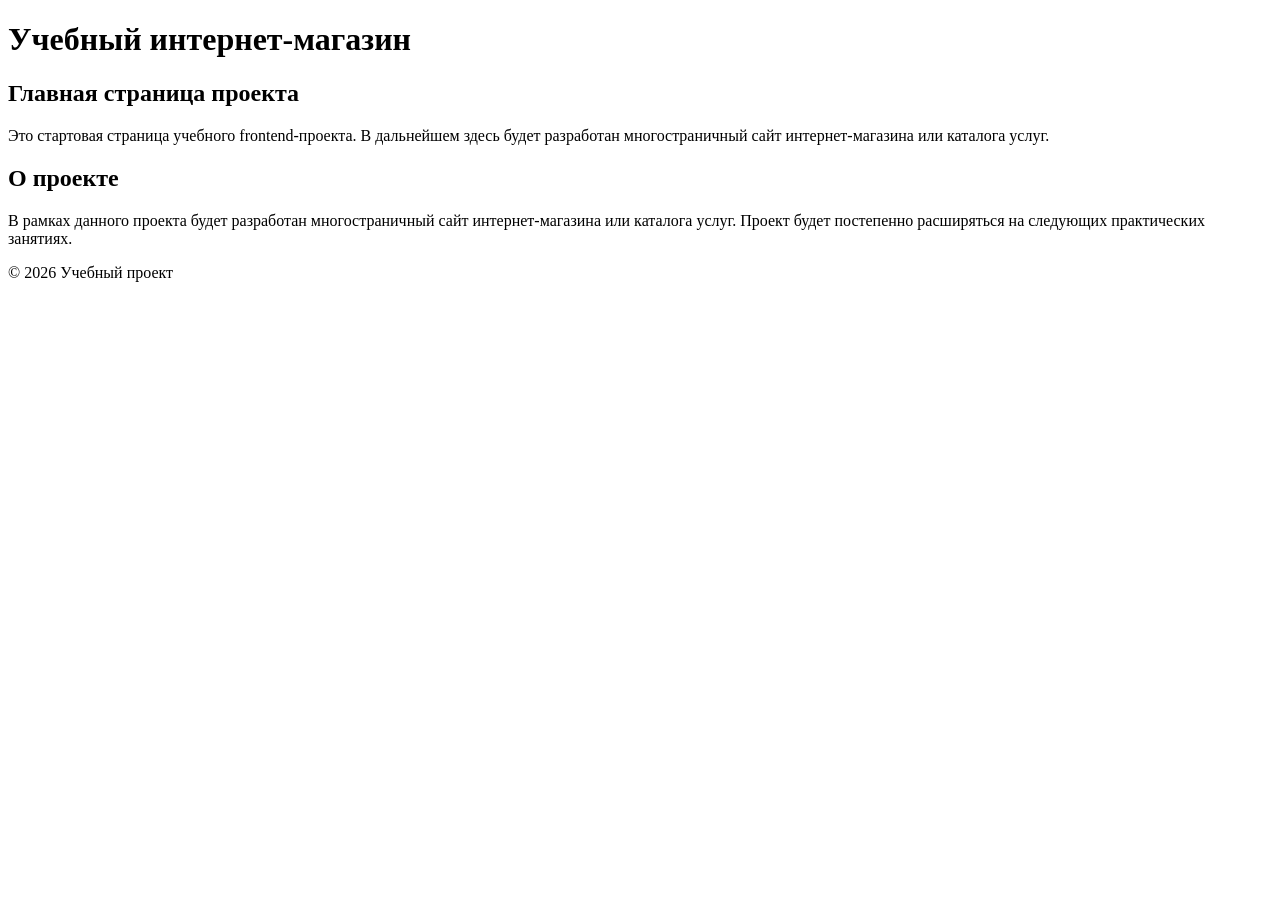
==== index.html @ a9713d9b "feat: add project description section" ====
<!doctype html>
<html lang="ru">
  <head>
    <meta charset="UTF-8" />
    <meta name="viewport" content="width=device-width, initial-scale=1.0" />
    <title>Каталог товаров</title>
    <link rel="stylesheet" href="css/style.css"  />
  </head>
  <body>
    <header>
      <h1>Учебный интернет-магазин</h1>
    </header>

    <main>
      <section>
        <h2>Главная страница проекта</h2>
        <p>
          Это стартовая страница учебного frontend-проекта. В дальнейшем здесь
          будет разработан многостраничный сайт интернет-магазина или каталога
          услуг.
        </p>
      </section>
      <section>
        <h2>О проекте</h2>
        <p>
          В рамках данного проекта будет разработан многостраничный сайт
          интернет-магазина или каталога услуг. Проект будет постепенно
          расширяться на следующих практических занятиях.
        </p>
      </section>
    </main>

    <footer>
      <p>&copy; 2026 Учебный проект</p>
    </footer>
  </body>
</html>
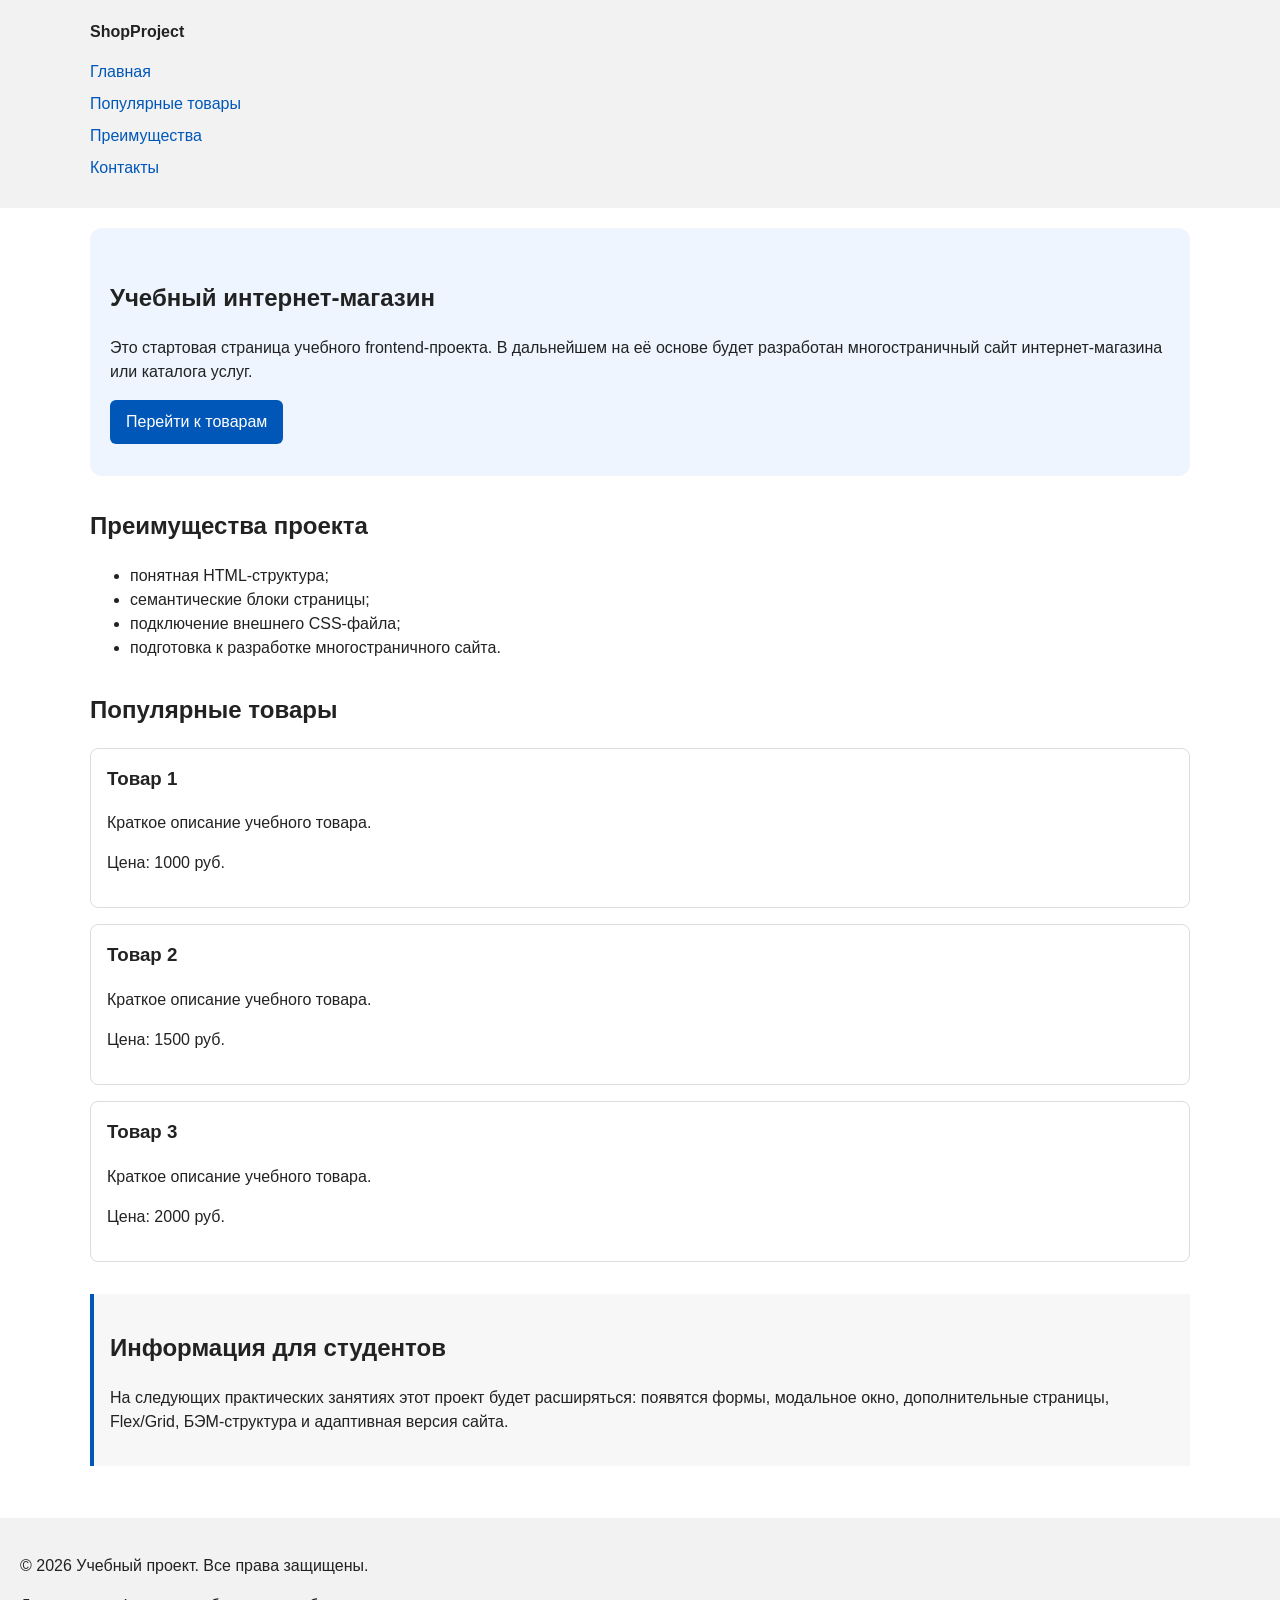
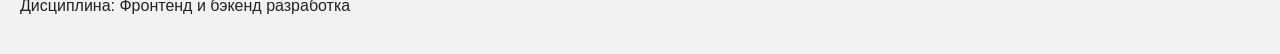
==== commit f8b7c396: "feat: add semantic HTML structure and base CSS styles" ====
--- a/index.html
+++ b/index.html
@@ -3,35 +3,77 @@
   <head>
     <meta charset="UTF-8" />
     <meta name="viewport" content="width=device-width, initial-scale=1.0" />
-    <title>Каталог товаров</title>
-    <link rel="stylesheet" href="css/style.css"  />
+    <title>Учебный интернет-магазин</title>
+    <link rel="stylesheet" href="css/style.css" />
   </head>
   <body>
     <header>
-      <h1>Учебный интернет-магазин</h1>
+      <div class="site-header">
+        <a class="site-logo" href="index.html">ShopProject</a>
+
+        <nav class="site-nav" aria-label="Основная навигация">
+          <ul class="site-nav__list">
+            <li><a href="index.html">Главная</a></li>
+            <li><a href="#popular">Популярные товары</a></li>
+            <li><a href="#advantages">Преимущества</a></li>
+            <li><a href="#contacts">Контакты</a></li>
+          </ul>
+        </nav>
+      </div>
     </header>
+    <main>
+      <section class="hero">
+        <h1>Учебный интернет-магазин</h1>
+        <p>
+          Это стартовая страница учебного frontend-проекта. В дальнейшем на её
+          основе будет разработан многостраничный сайт интернет-магазина или
+          каталога услуг.
+        </p>
+        <a class="button" href="#popular">Перейти к товарам</a>
+      </section>
+      <section class="section" id="advantages">
+        <h2>Преимущества проекта</h2>
 
-    <main>
-      <section>
-        <h2>Главная страница проекта</h2>
+        <ul class="advantages-list">
+          <li>понятная HTML-структура;</li>
+          <li>семантические блоки страницы;</li>
+          <li>подключение внешнего CSS-файла;</li>
+          <li>подготовка к разработке многостраничного сайта.</li>
+        </ul>
+      </section>
+      <section class="section" id="popular">
+        <h2>Популярные товары</h2>
+
+        <article class="product-card">
+          <h3>Товар 1</h3>
+          <p>Краткое описание учебного товара.</p>
+          <p>Цена: 1000 руб.</p>
+        </article>
+
+        <article class="product-card">
+          <h3>Товар 2</h3>
+          <p>Краткое описание учебного товара.</p>
+          <p>Цена: 1500 руб.</p>
+        </article>
+
+        <article class="product-card">
+          <h3>Товар 3</h3>
+          <p>Краткое описание учебного товара.</p>
+          <p>Цена: 2000 руб.</p>
+        </article>
+      </section>
+      <aside class="aside-info">
+        <h2>Информация для студентов</h2>
         <p>
-          Это стартовая страница учебного frontend-проекта. В дальнейшем здесь
-          будет разработан многостраничный сайт интернет-магазина или каталога
-          услуг.
+          На следующих практических занятиях этот проект будет расширяться:
+          появятся формы, модальное окно, дополнительные страницы, Flex/Grid,
+          БЭМ-структура и адаптивная версия сайта.
         </p>
-      </section>
-      <section>
-        <h2>О проекте</h2>
-        <p>
-          В рамках данного проекта будет разработан многостраничный сайт
-          интернет-магазина или каталога услуг. Проект будет постепенно
-          расширяться на следующих практических занятиях.
-        </p>
-      </section>
+      </aside>
     </main>
-
-    <footer>
-      <p>&copy; 2026 Учебный проект</p>
+    <footer id="contacts">
+      <p>&copy; 2026 Учебный проект. Все права защищены.</p>
+      <p>Дисциплина: Фронтенд и бэкенд разработка</p>
     </footer>
   </body>
 </html>
--- a/css/style.css
+++ b/css/style.css
@@ -0,0 +1,105 @@
+* {
+  box-sizing: border-box;
+}
+
+body {
+  margin: 0;
+  font-family: Arial, sans-serif;
+  line-height: 1.5;
+  color: #222222;
+  background-color: #ffffff;
+}
+
+header,
+main,
+footer {
+  padding: 20px;
+}
+
+header {
+  background-color: #f2f2f2;
+}
+
+footer {
+  background-color: #f2f2f2;
+}
+
+.site-header {
+  max-width: 1100px;
+  margin: 0 auto;
+}
+
+.site-logo {
+  font-weight: bold;
+  text-decoration: none;
+  color: #222222;
+}
+
+.site-nav__list {
+  padding: 0;
+  margin: 16px 0 0;
+  list-style: none;
+}
+
+.site-nav__list li {
+  margin-bottom: 8px;
+}
+
+.site-nav__list a {
+  color: #0057b8;
+  text-decoration: none;
+}
+
+.site-nav__list a:hover {
+  text-decoration: underline;
+}
+
+.hero {
+  max-width: 1100px;
+  margin: 0 auto 32px;
+  padding: 32px 20px;
+  background-color: #eef5ff;
+  border-radius: 12px;
+}
+
+.section {
+  max-width: 1100px;
+  margin: 0 auto 32px;
+}
+
+.section h2 {
+  margin-top: 0;
+}
+
+.product-card {
+  margin-bottom: 16px;
+  padding: 16px;
+  border: 1px solid #dddddd;
+  border-radius: 8px;
+  background-color: #ffffff;
+}
+
+.product-card h3 {
+  margin-top: 0;
+}
+
+.button {
+  display: inline-block;
+  padding: 10px 16px;
+  color: #ffffff;
+  background-color: #0057b8;
+  text-decoration: none;
+  border-radius: 6px;
+}
+
+.button:hover {
+  background-color: #003f86;
+}
+
+.aside-info {
+  max-width: 1100px;
+  margin: 0 auto 32px;
+  padding: 16px;
+  border-left: 4px solid #0057b8;
+  background-color: #f7f7f7;
+}
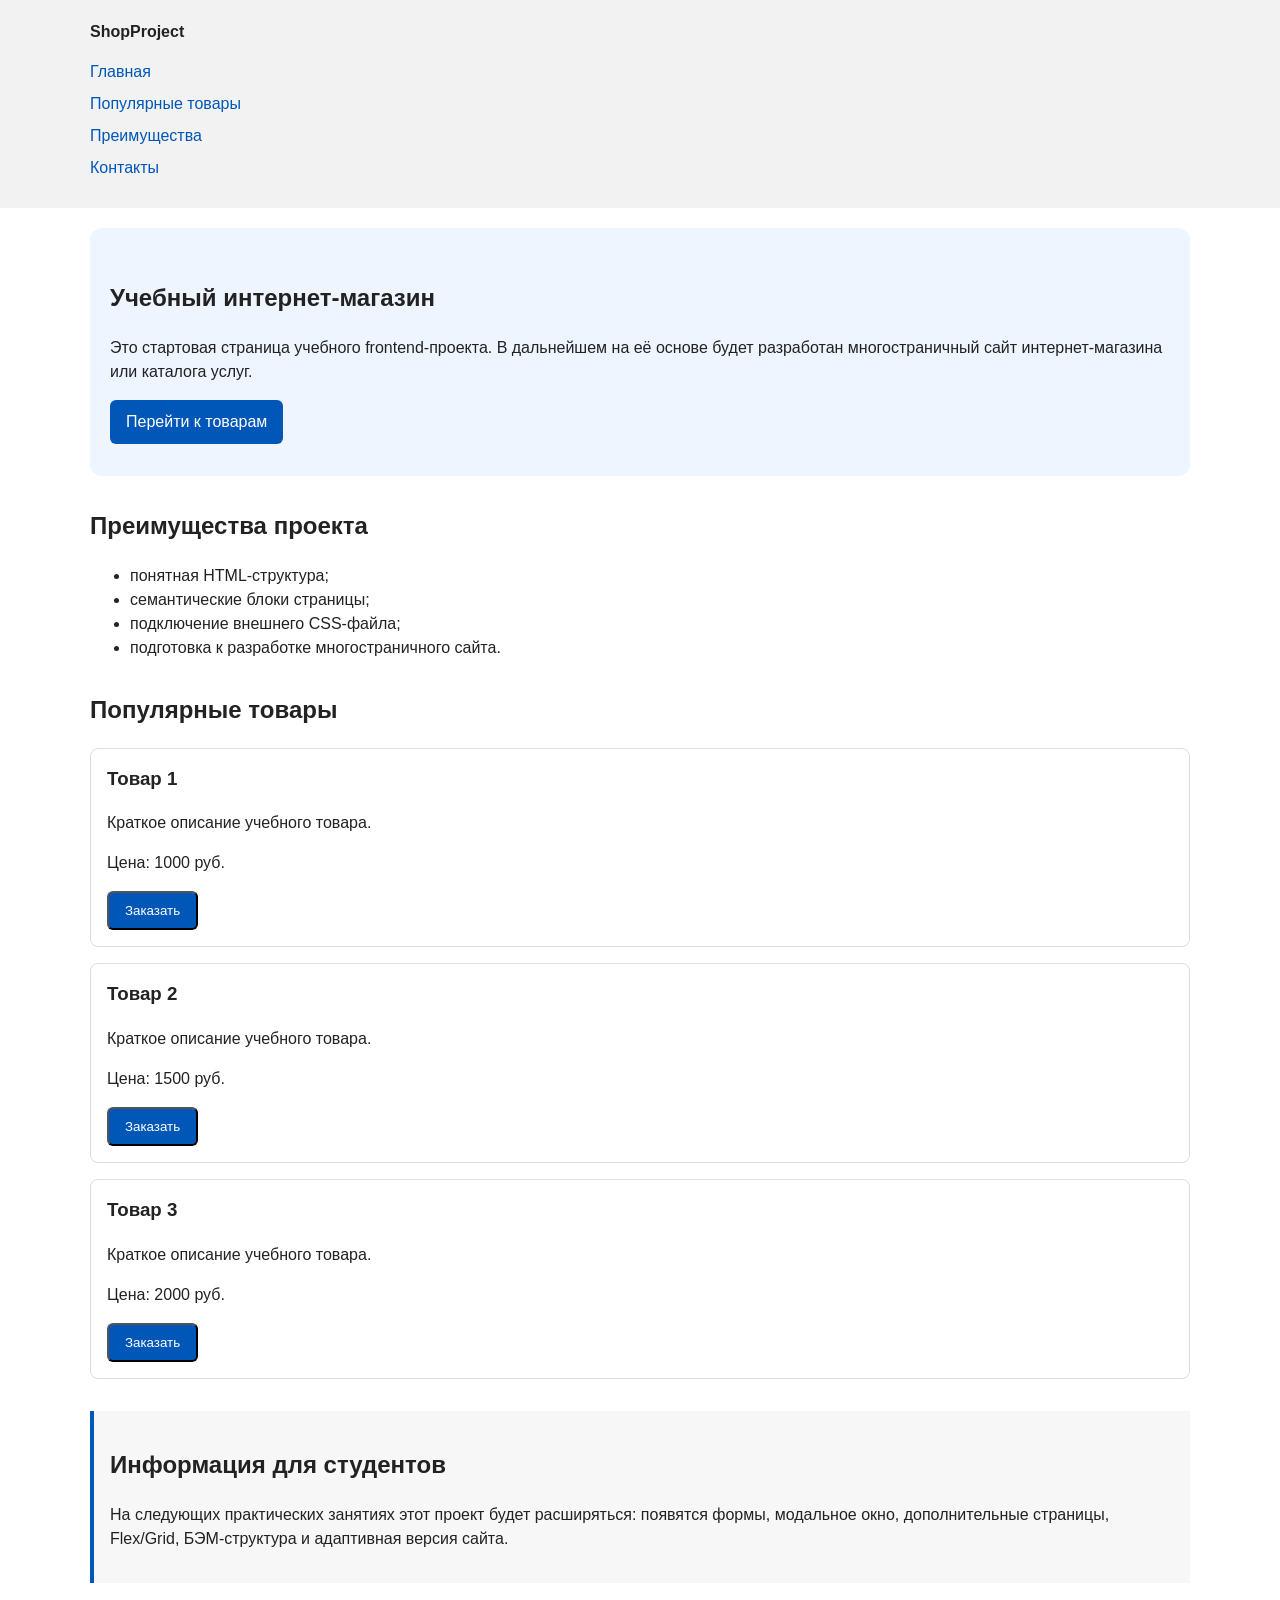
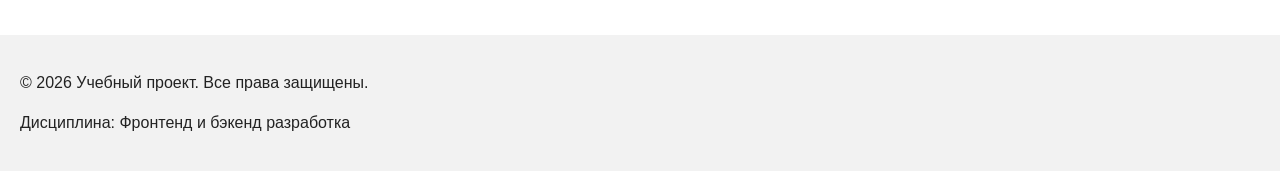
==== commit a332dd92: "feat: add order form modal and validation" ====
--- a/index.html
+++ b/index.html
@@ -5,6 +5,7 @@
     <meta name="viewport" content="width=device-width, initial-scale=1.0" />
     <title>Учебный интернет-магазин</title>
     <link rel="stylesheet" href="css/style.css" />
+    <script src="js/main.js" defer></script>
   </head>
   <body>
     <header>
@@ -48,18 +49,39 @@
           <h3>Товар 1</h3>
           <p>Краткое описание учебного товара.</p>
           <p>Цена: 1000 руб.</p>
+          <button
+            class="button product-card__button"
+            type="button"
+            data-product="Товар 1"
+          >
+            Заказать
+          </button>
         </article>
 
         <article class="product-card">
           <h3>Товар 2</h3>
           <p>Краткое описание учебного товара.</p>
           <p>Цена: 1500 руб.</p>
+          <button
+            class="button product-card__button"
+            type="button"
+            data-product="Товар 1"
+          >
+            Заказать
+          </button>
         </article>
 
         <article class="product-card">
           <h3>Товар 3</h3>
           <p>Краткое описание учебного товара.</p>
           <p>Цена: 2000 руб.</p>
+          <button
+            class="button product-card__button"
+            type="button"
+            data-product="Товар 1"
+          >
+            Заказать
+          </button>
         </article>
       </section>
       <aside class="aside-info">
@@ -75,5 +97,107 @@
       <p>&copy; 2026 Учебный проект. Все права защищены.</p>
       <p>Дисциплина: Фронтенд и бэкенд разработка</p>
     </footer>
+    <dialog
+      class="order-dialog"
+      id="order-dialog"
+      aria-labelledby="order-dialog-title"
+    >
+      <h2 id="order-dialog-title">Оформление заявки</h2>
+
+      <form
+        class="order-form"
+        id="order-form"
+        action="#"
+        method="post"
+        novalidate
+      >
+        <input id="selected-product" name="selected-product" type="hidden" />
+
+        <div class="form-field">
+          <label for="order-name">Имя</label>
+          <input
+            id="order-name"
+            name="name"
+            type="text"
+            placeholder="Введите ваше имя"
+            minlength="2"
+            autocomplete="given-name"
+            required
+          />
+        </div>
+
+        <div class="form-field">
+          <label for="order-email">E-mail</label>
+          <input
+            id="order-email"
+            name="email"
+            type="email"
+            placeholder="example@mail.ru"
+            autocomplete="email"
+            required
+          />
+        </div>
+
+        <div class="form-field">
+          <label for="order-phone">Телефон</label>
+          <input
+            id="order-phone"
+            name="phone"
+            type="tel"
+            inputmode="tel"
+            placeholder="+7 (900) 000-00-00"
+            pattern="^\+7 \(\d{3}\) \d{3}-\d{2}-\d{2}$"
+            required
+          />
+          <small>Формат: +7 (900) 000-00-00</small>
+        </div>
+
+        <div class="form-field">
+          <label for="order-date">Дата связи</label>
+          <input id="order-date" name="date" type="date" />
+        </div>
+
+        <div class="form-field">
+          <label for="order-topic">Тема заявки</label>
+          <select id="order-topic" name="topic" required>
+            <option value="">Выберите тему</option>
+            <option value="product">Заказ товара</option>
+            <option value="consultation">Консультация</option>
+            <option value="delivery">Доставка</option>
+          </select>
+        </div>
+
+        <div class="form-field">
+          <label for="order-comment">Комментарий</label>
+          <textarea
+            id="order-comment"
+            name="comment"
+            rows="4"
+            placeholder="Укажите дополнительную информацию"
+          ></textarea>
+        </div>
+
+        <div class="form-field form-field--checkbox">
+          <label>
+            <input
+              id="order-agreement"
+              name="agreement"
+              type="checkbox"
+              required
+            />
+            Я согласен на обработку данных
+          </label>
+        </div>
+
+        <div class="form-actions">
+          <button type="button" id="close-order-dialog">Закрыть</button>
+          <button type="submit">Отправить заявку</button>
+        </div>
+      </form>
+    </dialog>
+
+    <p class="success-message" id="success-message" hidden>
+      Форма успешно отправлена!
+    </p>
   </body>
 </html>
--- a/css/style.css
+++ b/css/style.css
@@ -103,3 +103,69 @@
   border-left: 4px solid #0057b8;
   background-color: #f7f7f7;
 }
+
+.order-dialog {
+  width: min(100% - 32px, 560px);
+  padding: 24px;
+  border: none;
+  border-radius: 12px;
+}
+
+.order-dialog::backdrop {
+  background-color: rgba(0, 0, 0, 0.5);
+}
+
+.form-field {
+  margin-bottom: 16px;
+}
+
+.form-field label {
+  display: block;
+  margin-bottom: 6px;
+}
+
+.form-field input,
+.form-field select,
+.form-field textarea {
+  width: 100%;
+  padding: 10px 12px;
+  border: 1px solid #cccccc;
+  border-radius: 6px;
+  font: inherit;
+}
+
+.form-field input[type="checkbox"] {
+  width: auto;
+}
+
+.form-field small {
+  display: block;
+  margin-top: 4px;
+  color: #666666;
+}
+
+.form-field input:focus-visible,
+.form-field select:focus-visible,
+.form-field textarea:focus-visible,
+.form-actions button:focus-visible {
+  outline: 2px solid #0057b8;
+  outline-offset: 2px;
+}
+
+[aria-invalid="true"] {
+  border-color: #b00020;
+}
+
+.form-actions {
+  display: flex;
+  gap: 12px;
+  margin-top: 20px;
+}
+
+.success-message {
+  max-width: 1100px;
+  margin: 24px auto;
+  padding: 16px;
+  border-left: 4px solid #168a2f;
+  background-color: #eefaf0;
+}
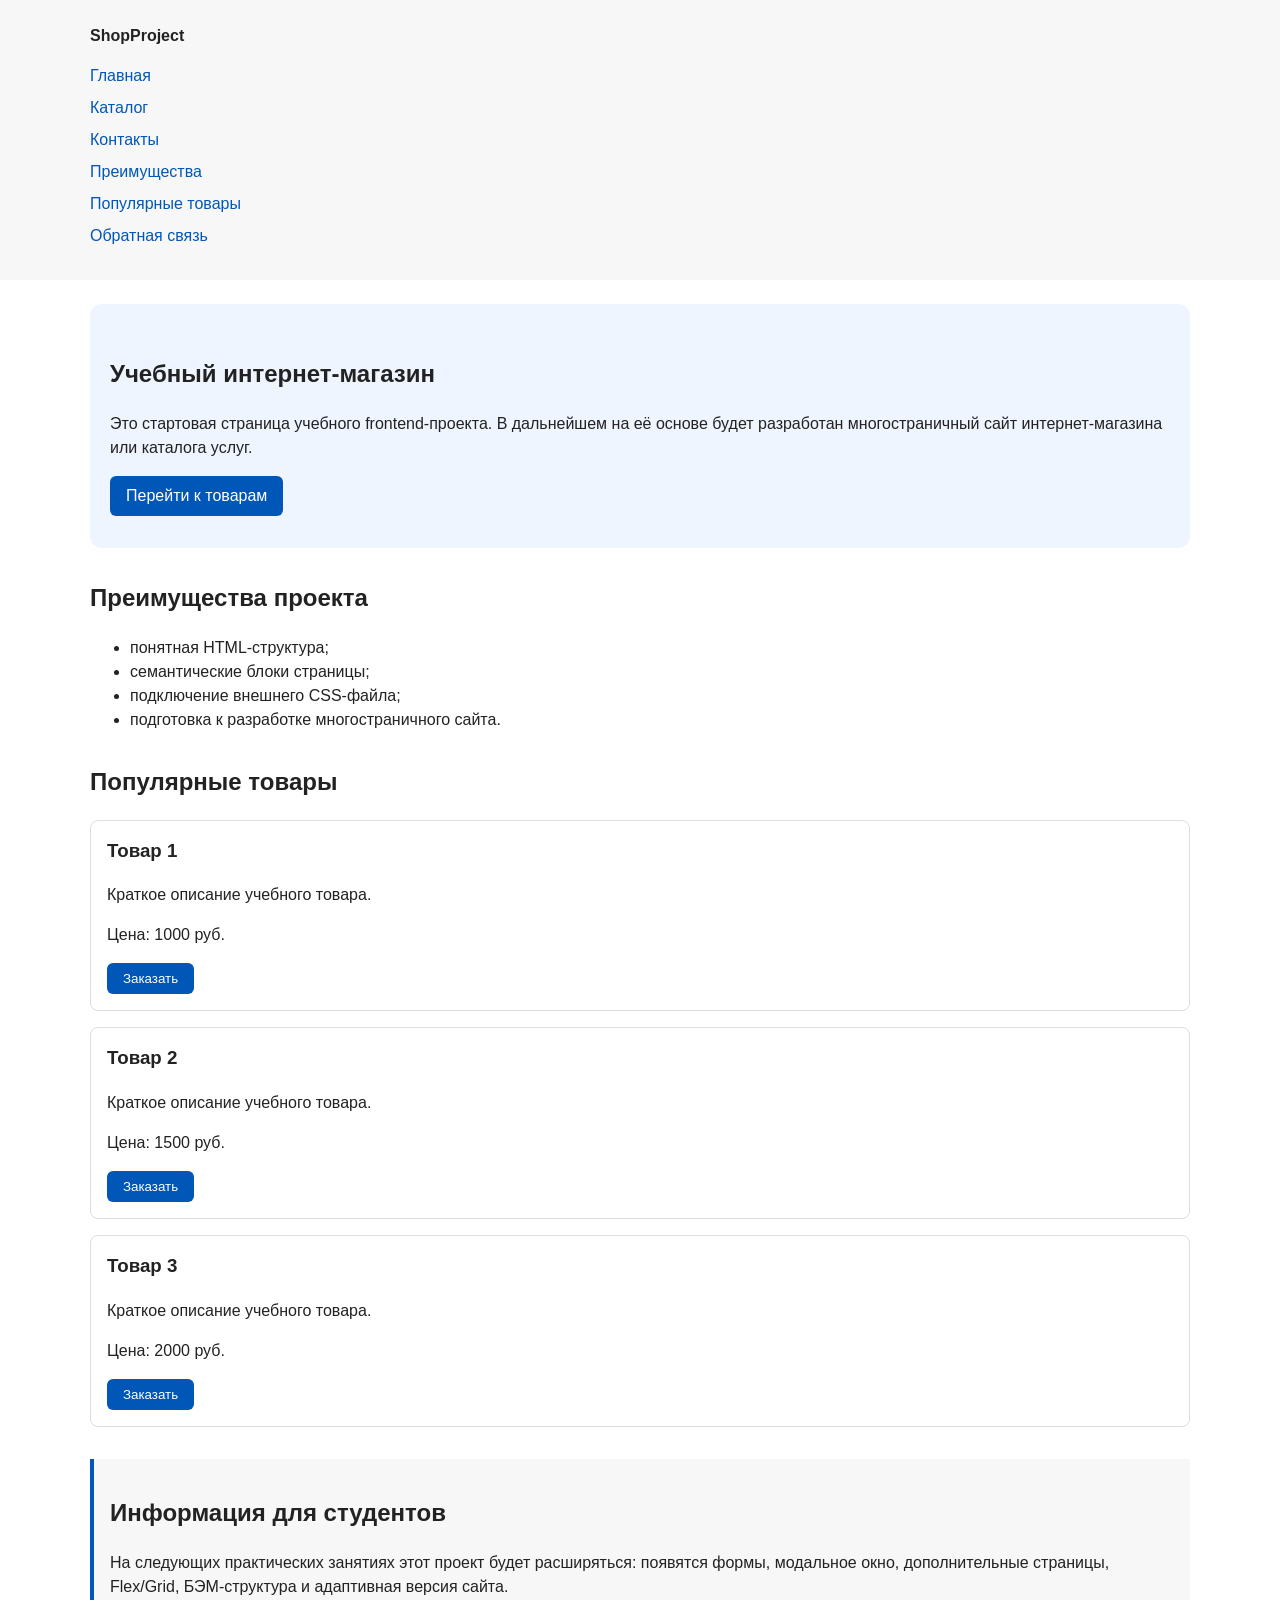
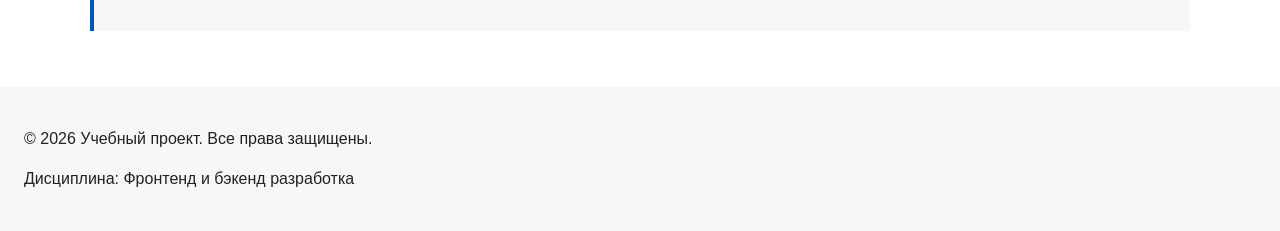
==== commit 95576400: "feat: add multi-page structure navigation and anchors" ====
--- a/index.html
+++ b/index.html
@@ -3,6 +3,17 @@
   <head>
     <meta charset="UTF-8" />
     <meta name="viewport" content="width=device-width, initial-scale=1.0" />
+    <meta property="og:type" content="website" />
+    <meta property="og:title" content="Учебный интернет-магазин" />
+    <meta
+      property="og:description"
+      content="Учебный frontend-проект интернет-магазина."
+    />
+    <meta
+      property="og:image"
+      content="https://username.github.io/kr1-html-css-shop/images/preview.jpg"
+    />
+
     <title>Учебный интернет-магазин</title>
     <link rel="stylesheet" href="css/style.css" />
     <script src="js/main.js" defer></script>
@@ -15,9 +26,11 @@
         <nav class="site-nav" aria-label="Основная навигация">
           <ul class="site-nav__list">
             <li><a href="index.html">Главная</a></li>
-            <li><a href="#popular">Популярные товары</a></li>
-            <li><a href="#advantages">Преимущества</a></li>
-            <li><a href="#contacts">Контакты</a></li>
+            <li><a href="catalog.html">Каталог</a></li>
+            <li><a href="contacts.html">Контакты</a></li>
+            <li><a href="index.html#advantages">Преимущества</a></li>
+            <li><a href="index.html#popular">Популярные товары</a></li>
+            <li><a href="index.html#contacts">Обратная связь</a></li>
           </ul>
         </nav>
       </div>
--- a/css/style.css
+++ b/css/style.css
@@ -1,3 +1,40 @@
+/* ===============================
+   1. Переменные проекта
+   =============================== */
+:root {
+  /* Основные цвета проекта */
+  --color-bg: #ffffff;
+  --color-text: #222222;
+  --color-muted: #666666;
+  --color-primary: #0057b8;
+  --color-primary-dark: #003f86;
+  --color-border: #dddddd;
+  --color-surface: #f7f7f7;
+  --color-surface-accent: #eef5ff;
+  --color-danger: #b00020;
+  --color-success: #168a2f;
+  --color-success-bg: #eefaf0;
+  --color-white: #ffffff;
+
+  /* Отступы */
+  --space-xs: 4px;
+  --space-sm: 8px;
+  --space-md: 16px;
+  --space-lg: 24px;
+  --space-xl: 32px;
+
+  /* Скругления */
+  --radius-sm: 6px;
+  --radius-md: 8px;
+  --radius-lg: 12px;
+
+  /* Размеры */
+  --container-width: 1100px;
+}
+
+/* ===============================
+   2. Базовые стили
+   =============================== */
 * {
   box-sizing: border-box;
 }
@@ -6,22 +43,101 @@
   margin: 0;
   font-family: Arial, sans-serif;
   line-height: 1.5;
-  color: #222222;
-  background-color: #ffffff;
+  color: var(--color-text);
+  background-color: var(--color-bg);
+}
+
+/* ===============================
+   3. Общие элементы интерфейса
+   =============================== */
+a {
+  color: var(--color-primary);
+}
+
+a:hover {
+  color: var(--color-primary-dark);
+}
+
+a:focus-visible {
+  outline: 2px solid var(--color-primary);
+  outline-offset: 3px;
+}
+
+/* ===============================
+   4. Компоненты страницы
+   =============================== */
+.hero {
+  max-width: var(--container-width);
+  margin: 0 auto var(--space-xl);
+  padding: var(--space-xl) var(--space-lg);
+  background-color: var(--color-surface-accent);
+  border-radius: var(--radius-lg);
+}
+
+.section {
+  max-width: var(--container-width);
+  margin: 0 auto var(--space-xl);
+}
+
+.section h2 {
+  margin-top: 0;
+}
+
+/* ===============================
+   5. Форма и модальное окно
+   =============================== */
+.order-dialog {
+  width: min(100% - 32px, 560px);
+  padding: var(--space-lg);
+  border: none;
+  border-radius: var(--radius-lg);
+}
+
+.order-dialog::backdrop {
+  background-color: rgba(0, 0, 0, 0.5);
+}
+
+.form-field {
+  margin-bottom: var(--space-md);
+}
+
+.form-field label {
+  display: block;
+  margin-bottom: var(--space-xs);
+}
+
+.form-field input,
+.form-field select,
+.form-field textarea {
+  width: 100%;
+  padding: 10px 12px;
+  border: 1px solid var(--color-border);
+  border-radius: var(--radius-sm);
+  font: inherit;
+}
+
+.form-field input[type="checkbox"] {
+  width: auto;
+}
+
+.form-field small {
+  display: block;
+  margin-top: var(--space-xs);
+  color: var(--color-muted);
 }
 
 header,
 main,
 footer {
-  padding: 20px;
+  padding: var(--space-lg);
 }
 
 header {
-  background-color: #f2f2f2;
+  background-color: var(--color-surface);
 }
 
 footer {
-  background-color: #f2f2f2;
+  background-color: var(--color-surface);
 }
 
 .site-header {
@@ -72,11 +188,15 @@
 }
 
 .product-card {
-  margin-bottom: 16px;
-  padding: 16px;
-  border: 1px solid #dddddd;
-  border-radius: 8px;
-  background-color: #ffffff;
+  margin-bottom: var(--space-md);
+  padding: var(--space-md);
+  border: 1px solid var(--color-border);
+  border-radius: var(--radius-md);
+  background-color: var(--color-bg);
+}
+
+.product-card:hover {
+  border-color: var(--color-primary);
 }
 
 .product-card h3 {
@@ -85,23 +205,35 @@
 
 .button {
   display: inline-block;
-  padding: 10px 16px;
-  color: #ffffff;
-  background-color: #0057b8;
+  padding: var(--space-sm) var(--space-md);
+  color: var(--color-white);
+  background-color: var(--color-primary);
   text-decoration: none;
-  border-radius: 6px;
+  border: none;
+  border-radius: var(--radius-sm);
+  cursor: pointer;
 }
 
 .button:hover {
-  background-color: #003f86;
+  background-color: var(--color-primary-dark);
+}
+
+.button:focus-visible {
+  outline: 2px solid var(--color-primary);
+  outline-offset: 3px;
+}
+
+.button:disabled {
+  opacity: 0.6;
+  cursor: not-allowed;
 }
 
 .aside-info {
-  max-width: 1100px;
-  margin: 0 auto 32px;
-  padding: 16px;
-  border-left: 4px solid #0057b8;
-  background-color: #f7f7f7;
+  max-width: var(--container-width);
+  margin: 0 auto var(--space-xl);
+  padding: var(--space-md);
+  border-left: 4px solid var(--color-primary);
+  background-color: var(--color-surface);
 }
 
 .order-dialog {
@@ -163,9 +295,48 @@
 }
 
 .success-message {
-  max-width: 1100px;
-  margin: 24px auto;
-  padding: 16px;
-  border-left: 4px solid #168a2f;
-  background-color: #eefaf0;
-}
+  max-width: var(--container-width);
+  margin: var(--space-lg) auto;
+  padding: var(--space-md);
+  border-left: 4px solid var(--color-success);
+  background-color: var(--color-success-bg);
+}
+
+.form-field input:hover,
+.form-field select:hover,
+.form-field textarea:hover {
+  border-color: var(--color-primary);
+}
+
+.form-field input:focus-visible,
+.form-field select:focus-visible,
+.form-field textarea:focus-visible,
+.form-actions button:focus-visible {
+  outline: 2px solid var(--color-primary);
+  outline-offset: 3px;
+}
+
+[aria-invalid="true"] {
+  border-color: var(--color-danger);
+}
+
+.breadcrumbs {
+  max-width: var(--container-width);
+  margin: 0 auto var(--space-md);
+  font-size: 14px;
+  color: var(--color-muted);
+}
+
+.breadcrumbs a {
+  color: var(--color-primary);
+}
+
+.breadcrumbs span::before {
+  content: " / ";
+  color: var(--color-muted);
+}
+
+:target {
+  outline: 2px dashed var(--color-primary);
+  outline-offset: 4px;
+}
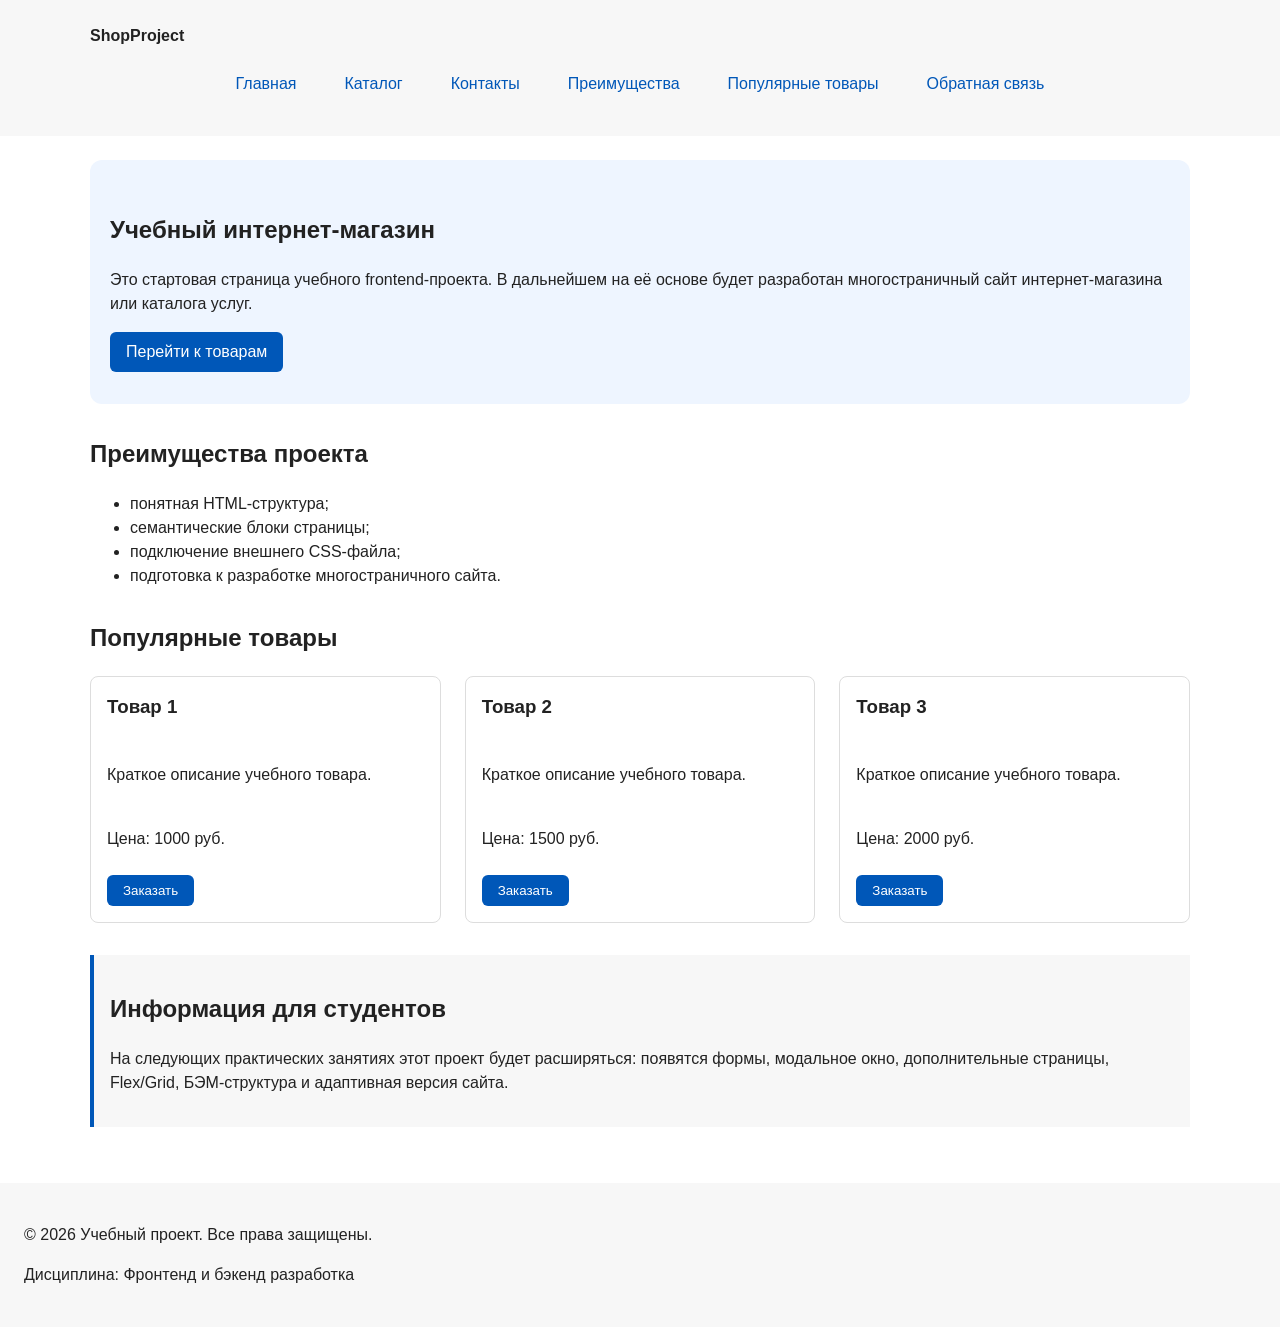
==== commit 765aa752: "feat: add flex navigation and grid catalog layout" ====
--- a/index.html
+++ b/index.html
@@ -58,45 +58,48 @@
       <section class="section" id="popular">
         <h2>Популярные товары</h2>
 
-        <article class="product-card">
-          <h3>Товар 1</h3>
-          <p>Краткое описание учебного товара.</p>
-          <p>Цена: 1000 руб.</p>
-          <button
-            class="button product-card__button"
-            type="button"
-            data-product="Товар 1"
-          >
-            Заказать
-          </button>
-        </article>
-
-        <article class="product-card">
-          <h3>Товар 2</h3>
-          <p>Краткое описание учебного товара.</p>
-          <p>Цена: 1500 руб.</p>
-          <button
-            class="button product-card__button"
-            type="button"
-            data-product="Товар 1"
-          >
-            Заказать
-          </button>
-        </article>
-
-        <article class="product-card">
-          <h3>Товар 3</h3>
-          <p>Краткое описание учебного товара.</p>
-          <p>Цена: 2000 руб.</p>
-          <button
-            class="button product-card__button"
-            type="button"
-            data-product="Товар 1"
-          >
-            Заказать
-          </button>
-        </article>
+        <div class="products-grid">
+          <article class="product-card">
+            <h3>Товар 1</h3>
+            <p>Краткое описание учебного товара.</p>
+            <p>Цена: 1000 руб.</p>
+            <button
+              class="button product-card__button"
+              type="button"
+              data-product="Товар 1"
+            >
+              Заказать
+            </button>
+          </article>
+
+          <article class="product-card">
+            <h3>Товар 2</h3>
+            <p>Краткое описание учебного товара.</p>
+            <p>Цена: 1500 руб.</p>
+            <button
+              class="button product-card__button"
+              type="button"
+              data-product="Товар 2"
+            >
+              Заказать
+            </button>
+          </article>
+
+          <article class="product-card">
+            <h3>Товар 3</h3>
+            <p>Краткое описание учебного товара.</p>
+            <p>Цена: 2000 руб.</p>
+            <button
+              class="button product-card__button"
+              type="button"
+              data-product="Товар 3"
+            >
+              Заказать
+            </button>
+          </article>
+        </div>
       </section>
+
       <aside class="aside-info">
         <h2>Информация для студентов</h2>
         <p>
--- a/css/style.css
+++ b/css/style.css
@@ -152,8 +152,13 @@
 }
 
 .site-nav__list {
+  display: flex;
+  flex-wrap: wrap;
+  justify-content: center;
+  align-items: center;
+  gap: var(--space-md);
   padding: 0;
-  margin: 16px 0 0;
+  margin: var(--space-md) 0 0;
   list-style: none;
 }
 
@@ -162,12 +167,16 @@
 }
 
 .site-nav__list a {
-  color: #0057b8;
+  display: inline-block;
+  padding: var(--space-sm) var(--space-md);
+  color: var(--color-primary);
   text-decoration: none;
+  border-radius: var(--radius-sm);
 }
 
 .site-nav__list a:hover {
-  text-decoration: underline;
+  color: var(--color-white);
+  background-color: var(--color-primary);
 }
 
 .hero {
@@ -187,12 +196,26 @@
   margin-top: 0;
 }
 
+.products-grid {
+  display: grid;
+  grid-template-columns: repeat(3, 1fr);
+  gap: var(--space-lg);
+}
+
 .product-card {
-  margin-bottom: var(--space-md);
+  display: flex;
+  flex-direction: column;
+  gap: var(--space-sm);
+  margin-bottom: 0;
   padding: var(--space-md);
   border: 1px solid var(--color-border);
   border-radius: var(--radius-md);
   background-color: var(--color-bg);
+}
+
+.product-card .button {
+  margin-top: auto;
+  align-self: flex-start;
 }
 
 .product-card:hover {
@@ -340,3 +363,52 @@
   outline: 2px dashed var(--color-primary);
   outline-offset: 4px;
 }
+
+.catalog-layout {
+  max-width: var(--container-width);
+  margin: 0 auto var(--space-xl);
+  display: grid;
+  grid-template-columns: 260px 1fr;
+  grid-template-areas: "filters products";
+  gap: var(--space-lg);
+}
+
+.catalog-filters {
+  grid-area: filters;
+  padding: var(--space-md);
+  border: 1px solid var(--color-border);
+  border-radius: var(--radius-md);
+  background-color: var(--color-surface);
+}
+
+.catalog-products {
+  grid-area: products;
+}
+.filters-form {
+  display: grid;
+  gap: var(--space-md);
+}
+
+.filters-form fieldset {
+  margin: 0;
+  padding: var(--space-md);
+  border: 1px solid var(--color-border);
+  border-radius: var(--radius-sm);
+}
+
+.filters-form legend {
+  font-weight: 700;
+}
+
+.filters-form label {
+  display: block;
+  margin-bottom: var(--space-sm);
+}
+
+.filters-form input[type="number"] {
+  width: 100%;
+  padding: 8px 10px;
+  border: 1px solid var(--color-border);
+  border-radius: var(--radius-sm);
+  font: inherit;
+}
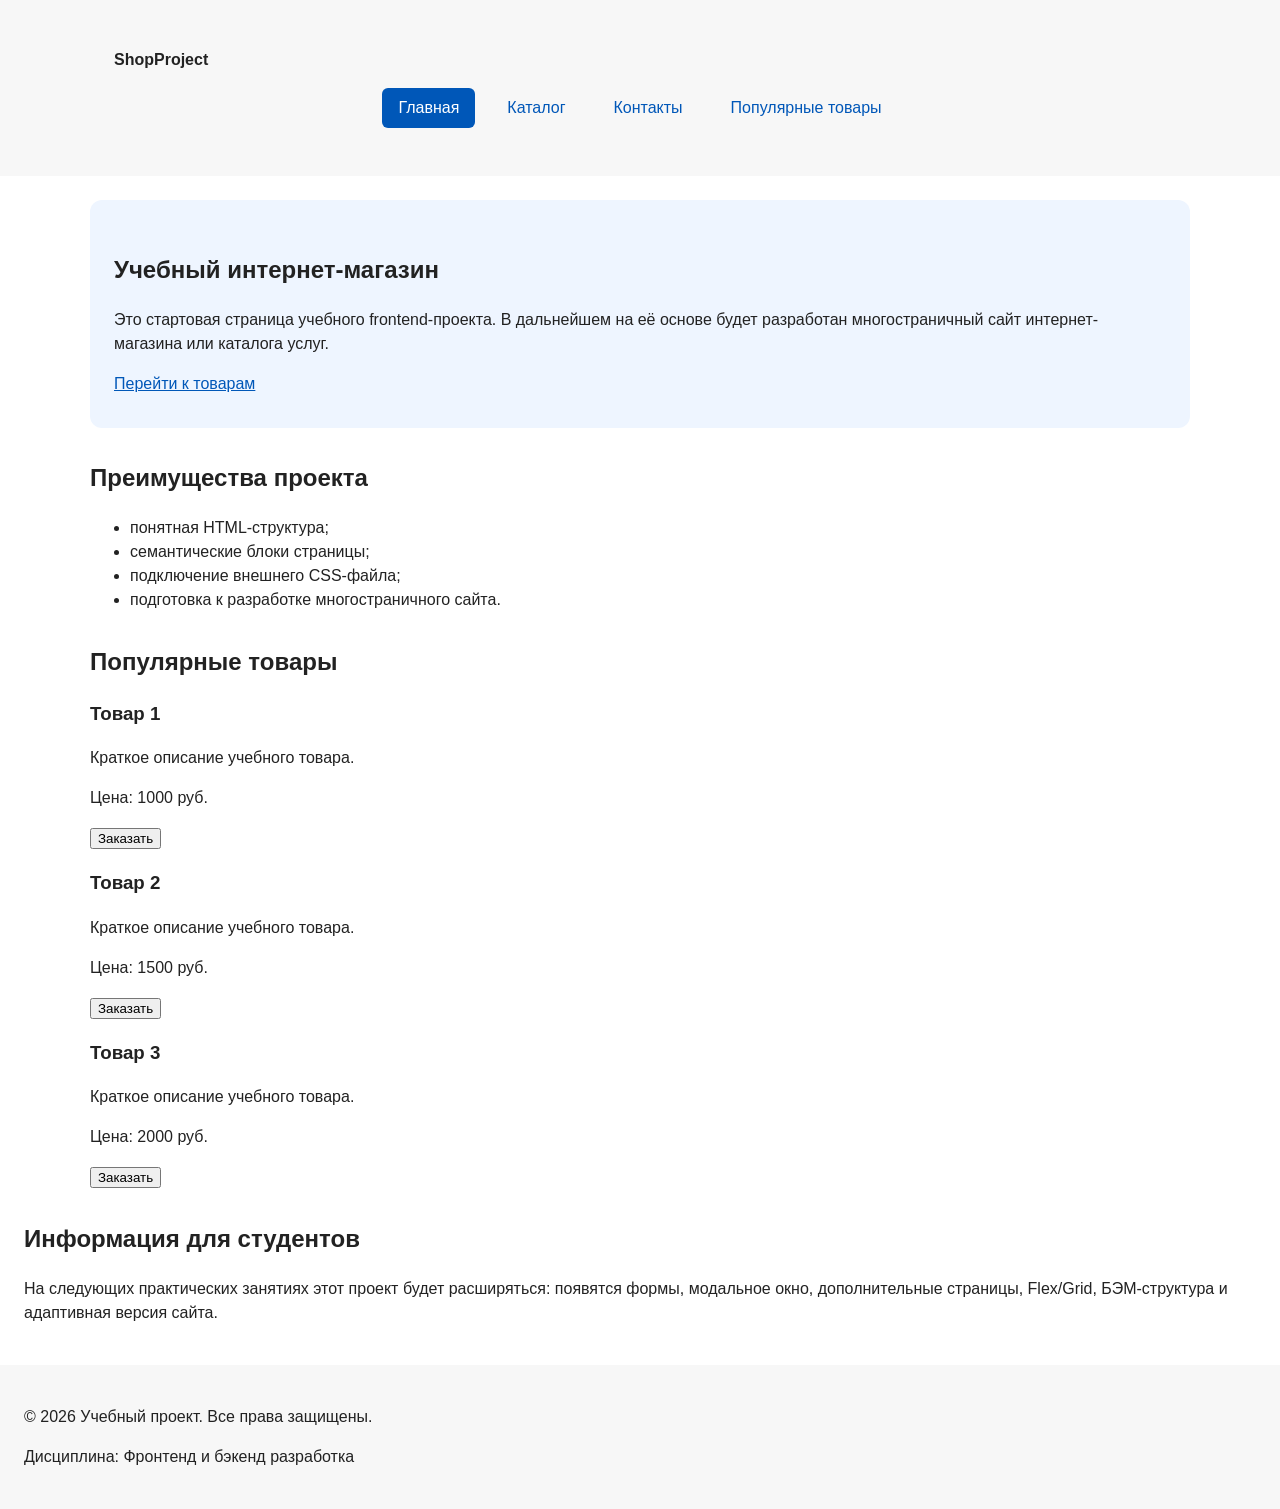
==== commit 3033c8bb: "refactor: apply BEM naming to CSS classes" ====
--- a/index.html
+++ b/index.html
@@ -19,22 +19,36 @@
     <script src="js/main.js" defer></script>
   </head>
   <body>
-    <header>
-      <div class="site-header">
-        <a class="site-logo" href="index.html">ShopProject</a>
+    <header class="site-header">
+      <div class="site-header__inner">
+        <a class="site-header__logo" href="index.html">ShopProject</a>
 
         <nav class="site-nav" aria-label="Основная навигация">
           <ul class="site-nav__list">
-            <li><a href="index.html">Главная</a></li>
-            <li><a href="catalog.html">Каталог</a></li>
-            <li><a href="contacts.html">Контакты</a></li>
-            <li><a href="index.html#advantages">Преимущества</a></li>
-            <li><a href="index.html#popular">Популярные товары</a></li>
-            <li><a href="index.html#contacts">Обратная связь</a></li>
+            <li class="site-nav__item">
+              <a
+                class="site-nav__link site-nav__link--active"
+                href="index.html"
+              >
+                Главная
+              </a>
+            </li>
+            <li class="site-nav__item">
+              <a class="site-nav__link" href="catalog.html">Каталог</a>
+            </li>
+            <li class="site-nav__item">
+              <a class="site-nav__link" href="contacts.html">Контакты</a>
+            </li>
+            <li class="site-nav__item">
+              <a class="site-nav__link" href="index.html#popular">
+                Популярные товары
+              </a>
+            </li>
           </ul>
         </nav>
       </div>
     </header>
+
     <main>
       <section class="hero">
         <h1>Учебный интернет-магазин</h1>
@@ -59,10 +73,12 @@
         <h2>Популярные товары</h2>
 
         <div class="products-grid">
-          <article class="product-card">
-            <h3>Товар 1</h3>
-            <p>Краткое описание учебного товара.</p>
-            <p>Цена: 1000 руб.</p>
+          <article class="product-card product-card--featured">
+            <h3 class="product-card__title">Товар 1</h3>
+            <p class="product-card__description">
+              Краткое описание учебного товара.
+            </p>
+            <p class="product-card__price">Цена: 1000 руб.</p>
             <button
               class="button product-card__button"
               type="button"
--- a/css/style.css
+++ b/css/style.css
@@ -141,9 +141,19 @@
 }
 
 .site-header {
-  max-width: 1100px;
+  background-color: var(--color-surface);
+}
+.site-header__inner {
+  max-width: var(--container-width);
   margin: 0 auto;
-}
+  padding: var(--space-lg);
+}
+.site-header__logo {
+  font-weight: 700;
+  color: var(--color-text);
+  text-decoration: none;
+}
+
 
 .site-logo {
   font-weight: bold;
@@ -162,6 +172,29 @@
   list-style: none;
 }
 
+.site-nav__link {
+  display: inline-block;
+  padding: var(--space-sm) var(--space-md);
+  color: var(--color-primary);
+  text-decoration: none;
+  border-radius: var(--radius-sm);
+}
+
+.site-nav__link:hover {
+  color: var(--color-white);
+  background-color: var(--color-primary);
+}
+
+.site-nav__link:focus-visible {
+  outline: 2px solid var(--color-primary);
+  outline-offset: 3px;
+}
+
+.site-nav__link--active {
+  color: var(--color-white);
+  background-color: var(--color-primary);
+
+
 .site-nav__list li {
   margin-bottom: 8px;
 }
@@ -206,25 +239,48 @@
   display: flex;
   flex-direction: column;
   gap: var(--space-sm);
-  margin-bottom: 0;
   padding: var(--space-md);
   border: 1px solid var(--color-border);
   border-radius: var(--radius-md);
   background-color: var(--color-bg);
 }
 
-.product-card .button {
+.product-card:hover {
+  border-color: var(--color-primary);
+}
+
+.product-card--featured {
+  border-color: var(--color-primary);
+}
+
+.product-card--discount {
+  border-color: var(--color-danger);
+}
+
+.product-card__title {
+  margin: 0;
+  color: var(--color-text);
+}
+
+.product-card__description {
+  margin: 0;
+  color: var(--color-muted);
+}
+
+.product-card__price {
+  margin: 0;
+  font-weight: 700;
+}
+
+.product-card--discount .product-card__price {
+  color: var(--color-danger);
+}
+
+.product-card__button {
   margin-top: auto;
   align-self: flex-start;
 }
 
-.product-card:hover {
-  border-color: var(--color-primary);
-}
-
-.product-card h3 {
-  margin-top: 0;
-}
 
 .button {
   display: inline-block;
@@ -350,14 +406,15 @@
   color: var(--color-muted);
 }
 
-.breadcrumbs a {
+.breadcrumbs__link {
   color: var(--color-primary);
 }
 
-.breadcrumbs span::before {
+.breadcrumbs__current::before {
   content: " / ";
   color: var(--color-muted);
 }
+
 
 :target {
   outline: 2px dashed var(--color-primary);
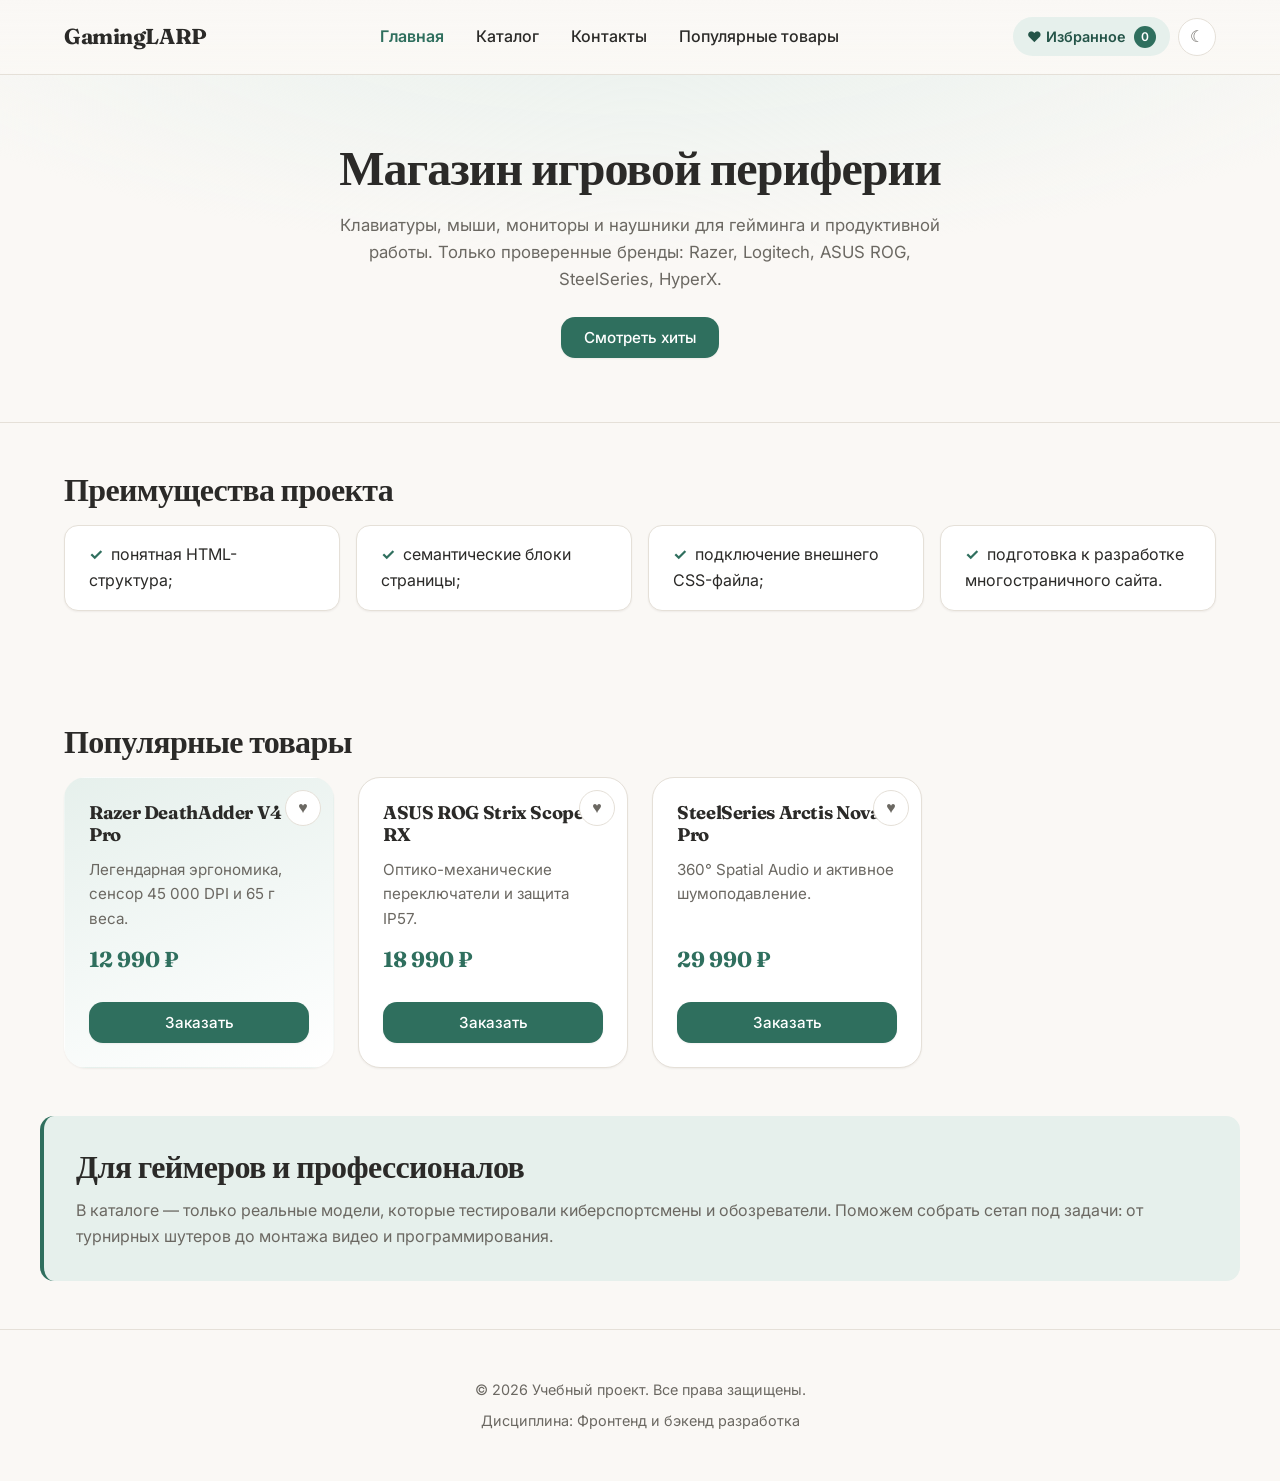
==== commit fc10aef2: "feature: add theme-switch-plus-changed-decorations" ====
--- a/index.html
+++ b/index.html
@@ -3,6 +3,10 @@
   <head>
     <meta charset="UTF-8" />
     <meta name="viewport" content="width=device-width, initial-scale=1.0" />
+    <meta
+      name="description"
+      content="Учебный frontend-проект интернет-магазина: каталог товаров, оформление заявки, контакты."
+    />
     <meta property="og:type" content="website" />
     <meta property="og:title" content="Учебный интернет-магазин" />
     <meta
@@ -11,17 +15,38 @@
     />
     <meta
       property="og:image"
-      content="https://username.github.io/kr1-html-css-shop/images/preview.jpg"
+      content="https://25wagg3dou2.github.io/kr1-html-css-shop/images/preview.jpg"
     />
 
     <title>Учебный интернет-магазин</title>
+    <script>
+      (function () {
+        try {
+          var saved = localStorage.getItem("shop:theme");
+          var theme =
+            saved === "light" || saved === "dark"
+              ? saved
+              : window.matchMedia("(prefers-color-scheme: dark)").matches
+                ? "dark"
+                : "light";
+          document.documentElement.dataset.theme = theme;
+        } catch (e) {}
+      })();
+    </script>
+
+    <link rel="preconnect" href="https://fonts.googleapis.com" />
+    <link rel="preconnect" href="https://fonts.gstatic.com" crossorigin />
+    <link
+      href="https://fonts.googleapis.com/css2?family=Fraunces:opsz,wght@9..144,500;9..144,700&family=Inter:wght@400;500;600&display=swap"
+      rel="stylesheet"
+    />
     <link rel="stylesheet" href="css/style.css" />
     <script src="js/main.js" defer></script>
   </head>
   <body>
     <header class="site-header">
       <div class="site-header__inner">
-        <a class="site-header__logo" href="index.html">ShopProject</a>
+        <a class="site-header__logo" href="index.html">GamingLARP</a>
 
         <nav class="site-nav" aria-label="Основная навигация">
           <ul class="site-nav__list">
@@ -29,6 +54,7 @@
               <a
                 class="site-nav__link site-nav__link--active"
                 href="index.html"
+                aria-current="page"
               >
                 Главная
               </a>
@@ -46,19 +72,42 @@
             </li>
           </ul>
         </nav>
+
+        <div class="site-header__actions">
+          <a
+            class="favorites-link"
+            href="catalog.html#favorites"
+            aria-label="Избранные товары"
+          >
+            ♥ Избранное
+            <span class="favorites-link__count" data-favorites-count>0</span>
+          </a>
+
+          <button
+            class="theme-toggle"
+            type="button"
+            data-theme-toggle
+            aria-label="Переключить тему"
+            aria-pressed="false"
+            title="Переключить тему"
+          >
+            <span class="theme-toggle__icon" aria-hidden="true">☾</span>
+          </button>
+        </div>
       </div>
     </header>
 
     <main>
       <section class="hero">
-        <h1>Учебный интернет-магазин</h1>
+        <h1>Магазин игровой периферии</h1>
         <p>
-          Это стартовая страница учебного frontend-проекта. В дальнейшем на её
-          основе будет разработан многостраничный сайт интернет-магазина или
-          каталога услуг.
+          Клавиатуры, мыши, мониторы и наушники для гейминга и продуктивной
+          работы. Только проверенные бренды: Razer, Logitech, ASUS ROG,
+          SteelSeries, HyperX.
         </p>
-        <a class="button" href="#popular">Перейти к товарам</a>
+        <a class="button" href="#popular">Смотреть хиты</a>
       </section>
+
       <section class="section" id="advantages">
         <h2>Преимущества проекта</h2>
 
@@ -69,46 +118,81 @@
           <li>подготовка к разработке многостраничного сайта.</li>
         </ul>
       </section>
+
       <section class="section" id="popular">
         <h2>Популярные товары</h2>
 
         <div class="products-grid">
-          <article class="product-card product-card--featured">
-            <h3 class="product-card__title">Товар 1</h3>
+          <!-- 1. Razer DeathAdder V4 Pro -->
+          <article
+            class="product-card product-card--featured"
+            data-product-id="mouse-razer-da"
+          >
+            <button
+              class="favorite-btn"
+              type="button"
+              aria-label="Добавить в избранное"
+              data-favorite
+            >
+              ♥
+            </button>
+            <h3 class="product-card__title">Razer DeathAdder V4 Pro</h3>
             <p class="product-card__description">
-              Краткое описание учебного товара.
+              Легендарная эргономика, сенсор 45 000 DPI и 65 г веса.
             </p>
-            <p class="product-card__price">Цена: 1000 руб.</p>
+            <p class="product-card__price">12 990 ₽</p>
             <button
               class="button product-card__button"
               type="button"
-              data-product="Товар 1"
+              data-product="Razer DeathAdder V4 Pro"
             >
               Заказать
             </button>
           </article>
 
-          <article class="product-card">
-            <h3>Товар 2</h3>
-            <p>Краткое описание учебного товара.</p>
-            <p>Цена: 1500 руб.</p>
+          <!-- 2. ASUS ROG Strix Scope II RX -->
+          <article class="product-card" data-product-id="keyboard-asus-rog">
+            <button
+              class="favorite-btn"
+              type="button"
+              aria-label="Добавить в избранное"
+              data-favorite
+            >
+              ♥
+            </button>
+            <h3 class="product-card__title">ASUS ROG Strix Scope II RX</h3>
+            <p class="product-card__description">
+              Оптико-механические переключатели и защита IP57.
+            </p>
+            <p class="product-card__price">18 990 ₽</p>
             <button
               class="button product-card__button"
               type="button"
-              data-product="Товар 2"
+              data-product="ASUS ROG Strix Scope II RX"
             >
               Заказать
             </button>
           </article>
 
-          <article class="product-card">
-            <h3>Товар 3</h3>
-            <p>Краткое описание учебного товара.</p>
-            <p>Цена: 2000 руб.</p>
+          <!-- 3. SteelSeries Arctis Nova Pro -->
+          <article class="product-card" data-product-id="headset-steelseries">
+            <button
+              class="favorite-btn"
+              type="button"
+              aria-label="Добавить в избранное"
+              data-favorite
+            >
+              ♥
+            </button>
+            <h3 class="product-card__title">SteelSeries Arctis Nova Pro</h3>
+            <p class="product-card__description">
+              360° Spatial Audio и активное шумоподавление.
+            </p>
+            <p class="product-card__price">29 990 ₽</p>
             <button
               class="button product-card__button"
               type="button"
-              data-product="Товар 3"
+              data-product="SteelSeries Arctis Nova Pro"
             >
               Заказать
             </button>
@@ -117,18 +201,20 @@
       </section>
 
       <aside class="aside-info">
-        <h2>Информация для студентов</h2>
+        <h2>Для геймеров и профессионалов</h2>
         <p>
-          На следующих практических занятиях этот проект будет расширяться:
-          появятся формы, модальное окно, дополнительные страницы, Flex/Grid,
-          БЭМ-структура и адаптивная версия сайта.
+          В каталоге — только реальные модели, которые тестировали
+          киберспортсмены и обозреватели. Поможем собрать сетап под задачи: от
+          турнирных шутеров до монтажа видео и программирования.
         </p>
       </aside>
     </main>
+
     <footer id="contacts">
       <p>&copy; 2026 Учебный проект. Все права защищены.</p>
       <p>Дисциплина: Фронтенд и бэкенд разработка</p>
     </footer>
+
     <dialog
       class="order-dialog"
       id="order-dialog"
--- a/css/style.css
+++ b/css/style.css
@@ -1,109 +1,650 @@
-/* ===============================
-   1. Переменные проекта
-   =============================== */
+/* =========================================================
+   Учебный интернет-магазин — стили
+   Архитектура: переменные → база → компоненты → страницы
+   ========================================================= */
+
+/* ---------- Переменные ---------- */
 :root {
-  /* Основные цвета проекта */
-  --color-bg: #ffffff;
-  --color-text: #222222;
-  --color-muted: #666666;
-  --color-primary: #0057b8;
-  --color-primary-dark: #003f86;
-  --color-border: #dddddd;
-  --color-surface: #f7f7f7;
-  --color-surface-accent: #eef5ff;
-  --color-danger: #b00020;
-  --color-success: #168a2f;
-  --color-success-bg: #eefaf0;
-  --color-white: #ffffff;
+  /* Цвета */
+  --color-bg: #faf8f5;
+  --color-surface: #ffffff;
+  --color-text: #2b2a28;
+  --color-muted: #6b6862;
+  --color-border: #e5e0d8;
+
+  --color-primary: #2f6f5e;
+  --color-primary-dark: #245448;
+  --color-primary-soft: #e6f0ec;
+
+  --color-accent: #c86b3c;
+  --color-accent-soft: #fbe8dd;
+
+  --color-danger: #b5473b;
+  --color-danger-soft: #f7e1de;
+
+  /* Радиусы */
+  --radius-sm: 8px;
+  --radius-md: 14px;
+  --radius-lg: 22px;
+  --radius-pill: 999px;
+
+  /* Тени */
+  --shadow-sm: 0 1px 2px rgba(43, 42, 40, 0.06);
+  --shadow-md: 0 6px 20px rgba(43, 42, 40, 0.08);
+  --shadow-lg: 0 14px 40px rgba(43, 42, 40, 0.12);
 
   /* Отступы */
-  --space-xs: 4px;
-  --space-sm: 8px;
-  --space-md: 16px;
-  --space-lg: 24px;
-  --space-xl: 32px;
-
-  /* Скругления */
-  --radius-sm: 6px;
-  --radius-md: 8px;
-  --radius-lg: 12px;
-
-  /* Размеры */
-  --container-width: 1100px;
-}
-
-/* ===============================
-   2. Базовые стили
-   =============================== */
-* {
+  --space-1: 4px;
+  --space-2: 8px;
+  --space-3: 12px;
+  --space-4: 16px;
+  --space-5: 24px;
+  --space-6: 32px;
+  --space-7: 48px;
+  --space-8: 64px;
+
+  /* Шрифты */
+  --font-sans: "Inter", "Segoe UI", system-ui, -apple-system, sans-serif;
+  --font-display: "Fraunces", "Georgia", serif;
+
+  /* Контейнер */
+  --container: 1200px;
+}
+
+/* Тёмная тема (опционально, включается атрибутом data-theme="dark") */
+/* ---------- Тёмная тема ---------- */
+:root[data-theme="dark"] {
+  /* Базовые цвета */
+  --color-bg: #16181a;
+  --color-surface: #1f2226;
+  --color-text: #e7e5e0;
+  --color-muted: #9a978f;
+  --color-border: #2c3034;
+
+  /* Акценты */
+  --color-primary: #74c7a8;
+  --color-primary-dark: #9adfc4;
+  --color-primary-soft: #1e2c27;
+
+  --color-accent: #e69a6b;
+  --color-accent-soft: #3a281d;
+
+  --color-danger: #e67a6d;
+  --color-danger-soft: #3a211f;
+
+  /* Тени становятся более выраженными, чтобы элементы не «слипались» */
+  --shadow-sm: 0 1px 2px rgba(0, 0, 0, 0.5);
+  --shadow-md: 0 6px 20px rgba(0, 0, 0, 0.55);
+  --shadow-lg: 0 14px 40px rgba(0, 0, 0, 0.65);
+}
+
+/* ---------- База ---------- */
+*,
+*::before,
+*::after {
   box-sizing: border-box;
+}
+
+html {
+  scroll-behavior: smooth;
 }
 
 body {
   margin: 0;
-  font-family: Arial, sans-serif;
-  line-height: 1.5;
-  color: var(--color-text);
-  background-color: var(--color-bg);
-}
-
-/* ===============================
-   3. Общие элементы интерфейса
-   =============================== */
+  font-family: var(--font-sans);
+  font-size: 16px;
+  line-height: 1.6;
+  background: var(--color-bg);
+  color: var(--color-text);
+  -webkit-font-smoothing: antialiased;
+  text-rendering: optimizeLegibility;
+}
+
+img {
+  max-width: 100%;
+  display: block;
+}
+
 a {
   color: var(--color-primary);
-}
-
+  text-decoration: none;
+}
 a:hover {
   color: var(--color-primary-dark);
 }
 
-a:focus-visible {
-  outline: 2px solid var(--color-primary);
-  outline-offset: 3px;
-}
-
-/* ===============================
-   4. Компоненты страницы
-   =============================== */
+h1,
+h2,
+h3,
+h4 {
+  font-family: var(--font-display);
+  font-weight: 700;
+  line-height: 1.2;
+  letter-spacing: -0.02em;
+  margin: 0 0 var(--space-4);
+  color: var(--color-text);
+}
+
+h1 {
+  font-size: clamp(2rem, 4vw, 3rem);
+}
+h2 {
+  font-size: clamp(1.5rem, 2.5vw, 2rem);
+}
+h3 {
+  font-size: 1.25rem;
+}
+
+p {
+  margin: 0 0 var(--space-4);
+}
+
+ul,
+ol {
+  padding-left: var(--space-5);
+}
+
+/* Видимый фокус — доступность */
+:focus-visible {
+  outline: 3px solid var(--color-primary-soft);
+  outline-offset: 2px;
+  border-radius: var(--radius-sm);
+}
+
+/* ---------- Контейнеры ---------- */
+.section {
+  max-width: var(--container);
+  margin: 0 auto;
+  padding: var(--space-7) var(--space-5);
+}
+
+/* ---------- Кнопки ---------- */
+.button {
+  display: inline-flex;
+  align-items: center;
+  justify-content: center;
+  gap: var(--space-2);
+  padding: 12px 22px;
+  font: inherit;
+  font-weight: 500;
+  font-size: 0.95rem;
+  line-height: 1;
+  color: #fff;
+  background: var(--color-primary);
+  border: 1px solid transparent;
+  border-radius: var(--radius-md);
+  cursor: pointer;
+  text-decoration: none;
+  box-shadow: var(--shadow-sm);
+  transition:
+    background 0.2s ease,
+    transform 0.15s ease,
+    box-shadow 0.2s ease,
+    color 0.2s ease,
+    border-color 0.2s ease;
+}
+.button:hover {
+  background: var(--color-primary-dark);
+  color: #fff;
+  transform: translateY(-1px);
+  box-shadow: var(--shadow-md);
+}
+.button:active {
+  transform: translateY(0);
+}
+.button:disabled,
+.button[aria-disabled="true"] {
+  opacity: 0.5;
+  cursor: not-allowed;
+  transform: none;
+}
+
+.button--accent {
+  background: var(--color-accent);
+}
+.button--accent:hover {
+  background: #a9552c;
+}
+
+.button--ghost {
+  background: transparent;
+  color: var(--color-primary);
+  border-color: var(--color-border);
+  box-shadow: none;
+}
+.button--ghost:hover {
+  background: var(--color-primary-soft);
+  color: var(--color-primary-dark);
+  border-color: transparent;
+}
+
+.button--block {
+  width: 100%;
+}
+
+/* ---------- Шапка ---------- */
+.site-header {
+  position: sticky;
+  top: 0;
+  z-index: 50;
+  background: var(--color-bg);
+  background: linear-gradient(
+    to bottom,
+    var(--color-bg) 0%,
+    color-mix(in srgb, var(--color-bg) 88%, transparent) 100%
+  );
+  backdrop-filter: saturate(180%) blur(12px);
+  -webkit-backdrop-filter: saturate(180%) blur(12px);
+  border-bottom: 1px solid var(--color-border);
+}
+
+.site-header__inner {
+  max-width: var(--container);
+  margin: 0 auto;
+  padding: var(--space-4) var(--space-5);
+  display: flex;
+  align-items: center;
+  justify-content: space-between;
+  gap: var(--space-5);
+}
+
+.site-header__logo {
+  font-family: var(--font-display);
+  font-weight: 700;
+  font-size: 1.35rem;
+  color: var(--color-text);
+  letter-spacing: -0.02em;
+}
+.site-header__logo:hover {
+  color: var(--color-primary);
+}
+
+.site-nav__list {
+  list-style: none;
+  margin: 0;
+  padding: 0;
+  display: flex;
+  align-items: center;
+  gap: var(--space-1);
+}
+
+.site-nav__link {
+  display: inline-block;
+  padding: 8px 14px;
+  border-radius: var(--radius-sm);
+  color: var(--color-text);
+  font-weight: 500;
+  transition:
+    background 0.2s,
+    color 0.2s;
+}
+.site-nav__link:hover {
+  background: var(--color-primary-soft);
+  color: var(--color-primary-dark);
+}
+.site-nav__link--active {
+  color: var(--color-primary);
+  font-weight: 600;
+}
+
+/* ---------- Хлебные крошки ---------- */
+.breadcrumbs {
+  max-width: var(--container);
+  margin: 0 auto;
+  padding: var(--space-4) var(--space-5) 0;
+  font-size: 0.9rem;
+  color: var(--color-muted);
+}
+.breadcrumbs__link {
+  color: var(--color-muted);
+  text-decoration: none;
+}
+.breadcrumbs__link:hover {
+  color: var(--color-primary);
+}
+.breadcrumbs__current::before {
+  content: "/";
+  margin: 0 var(--space-2);
+  color: var(--color-border);
+}
+
+/* ---------- Hero ---------- */
 .hero {
-  max-width: var(--container-width);
-  margin: 0 auto var(--space-xl);
-  padding: var(--space-xl) var(--space-lg);
-  background-color: var(--color-surface-accent);
+  padding: var(--space-8) var(--space-5);
+  text-align: center;
+  background:
+    radial-gradient(
+      1200px 400px at 50% -100px,
+      var(--color-primary-soft),
+      transparent 70%
+    ),
+    var(--color-bg);
+  border-bottom: 1px solid var(--color-border);
+}
+.hero h1 {
+  margin-bottom: var(--space-4);
+}
+.hero p {
+  max-width: 620px;
+  margin: 0 auto var(--space-5);
+  color: var(--color-muted);
+  font-size: 1.05rem;
+}
+
+/* ---------- Списки преимуществ ---------- */
+.advantages-list {
+  list-style: none;
+  padding: 0;
+  display: grid;
+  grid-template-columns: repeat(auto-fit, minmax(240px, 1fr));
+  gap: var(--space-4);
+}
+.advantages-list li {
+  padding: var(--space-4) var(--space-5);
+  background: var(--color-surface);
+  border: 1px solid var(--color-border);
+  border-radius: var(--radius-md);
+  box-shadow: var(--shadow-sm);
+}
+.advantages-list li::before {
+  content: "✓";
+  color: var(--color-primary);
+  font-weight: 700;
+  margin-right: var(--space-2);
+}
+
+/* ---------- Каталог ---------- */
+.catalog-layout {
+  max-width: var(--container);
+  margin: 0 auto;
+  padding: var(--space-6) var(--space-5) var(--space-7);
+  display: grid;
+  grid-template-columns: 260px 1fr;
+  gap: var(--space-6);
+  align-items: start;
+}
+
+.catalog-filters {
+  position: sticky;
+  top: 90px;
+  padding: var(--space-5);
+  background: var(--color-surface);
+  border: 1px solid var(--color-border);
   border-radius: var(--radius-lg);
-}
-
-.section {
-  max-width: var(--container-width);
-  margin: 0 auto var(--space-xl);
-}
-
-.section h2 {
-  margin-top: 0;
-}
-
-/* ===============================
-   5. Форма и модальное окно
-   =============================== */
+  box-shadow: var(--shadow-sm);
+}
+.catalog-filters h2 {
+  font-size: 1.1rem;
+  margin-bottom: var(--space-4);
+}
+
+.filters-form {
+  display: grid;
+  gap: var(--space-5);
+}
+.filters-form fieldset {
+  border: none;
+  padding: 0;
+  margin: 0;
+  display: grid;
+  gap: var(--space-2);
+}
+.filters-form legend {
+  font-weight: 600;
+  font-size: 0.9rem;
+  margin-bottom: var(--space-2);
+  color: var(--color-text);
+}
+.filters-form label {
+  display: flex;
+  align-items: center;
+  gap: var(--space-2);
+  font-size: 0.95rem;
+  color: var(--color-muted);
+  cursor: pointer;
+}
+.filters-form label:hover {
+  color: var(--color-text);
+}
+
+.filters-form input[type="number"],
+.filters-form input[type="text"],
+.filters-form input[type="email"],
+.filters-form input[type="tel"],
+.filters-form input[type="date"],
+.filters-form select,
+.filters-form textarea {
+  width: 100%;
+  padding: 10px 12px;
+  font: inherit;
+  color: var(--color-text);
+  background: var(--color-bg);
+  border: 1px solid var(--color-border);
+  border-radius: var(--radius-sm);
+  transition:
+    border-color 0.2s,
+    box-shadow 0.2s,
+    background 0.2s;
+}
+.filters-form input:focus,
+.filters-form select:focus,
+.filters-form textarea:focus {
+  outline: none;
+  border-color: var(--color-primary);
+  box-shadow: 0 0 0 3px var(--color-primary-soft);
+  background: var(--color-surface);
+}
+
+.catalog-products h2 {
+  margin-bottom: var(--space-5);
+}
+
+/* ---------- Сетка товаров ---------- */
+.products-grid {
+  display: grid;
+  grid-template-columns: repeat(auto-fill, minmax(240px, 1fr));
+  gap: var(--space-5);
+}
+
+/* ---------- Карточка товара ---------- */
+.product-card {
+  position: relative;
+  display: flex;
+  flex-direction: column;
+  gap: var(--space-3);
+  padding: var(--space-5);
+  background: var(--color-surface);
+  border: 1px solid var(--color-border);
+  border-radius: var(--radius-lg);
+  box-shadow: var(--shadow-sm);
+  transition:
+    transform 0.2s ease,
+    box-shadow 0.2s ease,
+    border-color 0.2s ease;
+}
+.product-card:hover {
+  transform: translateY(-4px);
+  box-shadow: var(--shadow-lg);
+  border-color: transparent;
+}
+.product-card__title {
+  margin: 0;
+  font-size: 1.15rem;
+}
+.product-card__description {
+  margin: 0;
+  color: var(--color-muted);
+  font-size: 0.95rem;
+}
+.product-card__price {
+  margin: auto 0 0;
+  font-family: var(--font-display);
+  font-size: 1.35rem;
+  font-weight: 700;
+  color: var(--color-primary);
+}
+.product-card__button {
+  margin-top: var(--space-3);
+}
+
+.product-card--featured {
+  background: linear-gradient(
+    160deg,
+    var(--color-primary-soft),
+    var(--color-surface)
+  );
+  border-color: transparent;
+}
+
+/* Кнопка «В избранное» */
+.favorite-btn {
+  position: absolute;
+  top: var(--space-3);
+  right: var(--space-3);
+  width: 36px;
+  height: 36px;
+  display: grid;
+  place-items: center;
+  background: var(--color-surface);
+  border: 1px solid var(--color-border);
+  border-radius: var(--radius-pill);
+  cursor: pointer;
+  font-size: 1rem;
+  line-height: 1;
+  color: var(--color-muted);
+  transition:
+    transform 0.15s ease,
+    background 0.2s ease,
+    color 0.2s ease,
+    border-color 0.2s ease;
+}
+.favorite-btn:hover {
+  transform: scale(1.08);
+  color: var(--color-danger);
+  border-color: var(--color-danger-soft);
+}
+.favorite-btn.is-active {
+  background: var(--color-danger-soft);
+  color: var(--color-danger);
+  border-color: transparent;
+}
+
+/* Счётчик избранного в шапке */
+.site-header__actions {
+  display: flex;
+  align-items: center;
+  gap: var(--space-2);
+}
+.favorites-link {
+  position: relative;
+  display: inline-flex;
+  align-items: center;
+  gap: var(--space-2);
+  padding: 8px 14px;
+  border-radius: var(--radius-pill);
+  background: var(--color-primary-soft);
+  color: var(--color-primary-dark);
+  font-weight: 600;
+  font-size: 0.9rem;
+  transition:
+    background 0.2s,
+    color 0.2s;
+}
+.favorites-link:hover {
+  background: var(--color-primary);
+  color: #fff;
+}
+.favorites-link__count {
+  display: inline-grid;
+  place-items: center;
+  min-width: 22px;
+  height: 22px;
+  padding: 0 6px;
+  border-radius: var(--radius-pill);
+  background: var(--color-primary);
+  color: #fff;
+  font-size: 0.75rem;
+}
+.favorites-link:hover .favorites-link__count {
+  background: #fff;
+  color: var(--color-primary-dark);
+}
+
+/* ---------- Информационный блок ---------- */
+.aside-info {
+  max-width: var(--container);
+  margin: 0 auto var(--space-7);
+  padding: var(--space-6);
+  background: var(--color-primary-soft);
+  border-left: 4px solid var(--color-primary);
+  border-radius: var(--radius-md);
+}
+.aside-info h2 {
+  margin-bottom: var(--space-3);
+}
+.aside-info p {
+  margin: 0;
+  color: var(--color-muted);
+}
+
+/* ---------- Модальное окно ---------- */
 .order-dialog {
-  width: min(100% - 32px, 560px);
-  padding: var(--space-lg);
   border: none;
   border-radius: var(--radius-lg);
-}
-
+  padding: 0;
+  max-width: 500px;
+  width: calc(100% - 32px);
+  background: var(--color-surface);
+  color: var(--color-text);
+  box-shadow: var(--shadow-lg);
+}
 .order-dialog::backdrop {
-  background-color: rgba(0, 0, 0, 0.5);
+  background: rgba(0, 0, 0, 0.55);
+  backdrop-filter: blur(4px);
+}
+.order-dialog form,
+.order-dialog > h2,
+.order-dialog > .order-form {
+  padding: 0;
+}
+
+.order-dialog[open] {
+  animation: dialog-in 0.25s ease;
+}
+@keyframes dialog-in {
+  from {
+    opacity: 0;
+    transform: translateY(12px) scale(0.98);
+  }
+  to {
+    opacity: 1;
+    transform: none;
+  }
+}
+
+.order-form {
+  display: grid;
+  gap: var(--space-4);
+  padding: var(--space-6);
+}
+.order-form h2,
+#order-dialog-title {
+  margin: 0 0 var(--space-4);
+  padding: var(--space-6) var(--space-6) 0;
 }
 
 .form-field {
-  margin-bottom: var(--space-md);
-}
-
+  display: grid;
+  gap: var(--space-2);
+}
 .form-field label {
-  display: block;
-  margin-bottom: var(--space-xs);
+  font-weight: 500;
+  font-size: 0.9rem;
+  color: var(--color-text);
+}
+.form-field small {
+  color: var(--color-muted);
+  font-size: 0.8rem;
 }
 
 .form-field input,
@@ -111,361 +652,209 @@
 .form-field textarea {
   width: 100%;
   padding: 10px 12px;
+  font: inherit;
+  color: var(--color-text);
+  background: var(--color-bg);
   border: 1px solid var(--color-border);
   border-radius: var(--radius-sm);
+  transition:
+    border-color 0.2s,
+    box-shadow 0.2s,
+    background 0.2s;
+}
+.form-field input:focus,
+.form-field select:focus,
+.form-field textarea:focus {
+  outline: none;
+  border-color: var(--color-primary);
+  box-shadow: 0 0 0 3px var(--color-primary-soft);
+  background: var(--color-surface);
+}
+.form-field input[aria-invalid="true"],
+.form-field select[aria-invalid="true"],
+.form-field textarea[aria-invalid="true"] {
+  border-color: var(--color-danger);
+  background: var(--color-danger-soft);
+}
+
+.form-field--checkbox {
+  display: block;
+  font-size: 0.9rem;
+  color: var(--color-muted);
+}
+.form-field--checkbox label {
+  display: flex;
+  align-items: flex-start;
+  gap: var(--space-2);
+  cursor: pointer;
+}
+.form-field--checkbox input {
+  width: auto;
+  margin-top: 3px;
+}
+
+.form-actions {
+  display: flex;
+  justify-content: flex-end;
+  gap: var(--space-3);
+  padding-top: var(--space-3);
+  border-top: 1px solid var(--color-border);
+}
+.form-actions button {
+  padding: 11px 20px;
   font: inherit;
-}
-
-.form-field input[type="checkbox"] {
-  width: auto;
-}
-
-.form-field small {
+  font-weight: 500;
+  border-radius: var(--radius-md);
+  cursor: pointer;
+  border: 1px solid var(--color-border);
+  background: var(--color-surface);
+  color: var(--color-text);
+  transition:
+    background 0.2s,
+    color 0.2s,
+    border-color 0.2s,
+    transform 0.15s;
+}
+.form-actions button:hover {
+  background: var(--color-bg);
+  border-color: var(--color-muted);
+}
+.form-actions button[type="submit"] {
+  background: var(--color-primary);
+  color: #fff;
+  border-color: transparent;
+}
+.form-actions button[type="submit"]:hover {
+  background: var(--color-primary-dark);
+  transform: translateY(-1px);
+}
+
+/* Сообщение об успехе */
+.success-message {
+  position: fixed;
+  bottom: var(--space-5);
+  left: 50%;
+  transform: translateX(-50%);
+  padding: var(--space-4) var(--space-6);
+  background: var(--color-primary);
+  color: #fff;
+  border-radius: var(--radius-pill);
+  box-shadow: var(--shadow-lg);
+  font-weight: 500;
+  z-index: 100;
+  animation: toast-in 0.25s ease;
+}
+@keyframes toast-in {
+  from {
+    opacity: 0;
+    transform: translate(-50%, 20px);
+  }
+  to {
+    opacity: 1;
+    transform: translate(-50%, 0);
+  }
+}
+
+/* ---------- Подвал ---------- */
+footer {
+  padding: var(--space-7) var(--space-5);
+  text-align: center;
+  color: var(--color-muted);
+  font-size: 0.9rem;
+  border-top: 1px solid var(--color-border);
+  background: var(--color-bg);
+}
+footer p {
+  margin: 0 0 var(--space-2);
+}
+footer p:last-child {
+  margin-bottom: 0;
+}
+
+/* ---------- Адаптив ---------- */
+@media (max-width: 900px) {
+  .catalog-layout {
+    grid-template-columns: 1fr;
+  }
+  .catalog-filters {
+    position: static;
+  }
+}
+
+@media (max-width: 640px) {
+  .site-header__inner {
+    flex-direction: column;
+    align-items: stretch;
+    gap: var(--space-3);
+  }
+  .site-nav__list {
+    flex-wrap: wrap;
+    justify-content: center;
+  }
+  .site-header__actions {
+    justify-content: center;
+  }
+  .section {
+    padding: var(--space-6) var(--space-4);
+  }
+  .hero {
+    padding: var(--space-7) var(--space-4);
+  }
+}
+
+/* ---------- Переключатель темы ---------- */
+.theme-toggle {
+  display: inline-grid;
+  place-items: center;
+  width: 38px;
+  height: 38px;
+  padding: 0;
+  font-size: 1rem;
+  line-height: 1;
+  color: var(--color-muted);
+  background: var(--color-surface);
+  border: 1px solid var(--color-border);
+  border-radius: var(--radius-pill);
+  cursor: pointer;
+  transition:
+    background 0.2s,
+    color 0.2s,
+    border-color 0.2s,
+    transform 0.15s;
+}
+.theme-toggle:hover {
+  color: var(--color-primary);
+  border-color: var(--color-primary);
+  transform: translateY(-1px);
+}
+.theme-toggle:active {
+  transform: translateY(0);
+}
+.theme-toggle__icon {
   display: block;
-  margin-top: var(--space-xs);
-  color: var(--color-muted);
-}
-
-header,
-main,
-footer {
-  padding: var(--space-lg);
-}
-
-header {
-  background-color: var(--color-surface);
-}
-
-footer {
-  background-color: var(--color-surface);
-}
-
-.site-header {
-  background-color: var(--color-surface);
-}
-.site-header__inner {
-  max-width: var(--container-width);
-  margin: 0 auto;
-  padding: var(--space-lg);
-}
-.site-header__logo {
-  font-weight: 700;
-  color: var(--color-text);
-  text-decoration: none;
-}
-
-
-.site-logo {
-  font-weight: bold;
-  text-decoration: none;
-  color: #222222;
-}
-
-.site-nav__list {
-  display: flex;
-  flex-wrap: wrap;
-  justify-content: center;
-  align-items: center;
-  gap: var(--space-md);
-  padding: 0;
-  margin: var(--space-md) 0 0;
-  list-style: none;
-}
-
-.site-nav__link {
-  display: inline-block;
-  padding: var(--space-sm) var(--space-md);
-  color: var(--color-primary);
-  text-decoration: none;
-  border-radius: var(--radius-sm);
-}
-
-.site-nav__link:hover {
-  color: var(--color-white);
-  background-color: var(--color-primary);
-}
-
-.site-nav__link:focus-visible {
-  outline: 2px solid var(--color-primary);
-  outline-offset: 3px;
-}
-
-.site-nav__link--active {
-  color: var(--color-white);
-  background-color: var(--color-primary);
-
-
-.site-nav__list li {
-  margin-bottom: 8px;
-}
-
-.site-nav__list a {
-  display: inline-block;
-  padding: var(--space-sm) var(--space-md);
-  color: var(--color-primary);
-  text-decoration: none;
-  border-radius: var(--radius-sm);
-}
-
-.site-nav__list a:hover {
-  color: var(--color-white);
-  background-color: var(--color-primary);
-}
-
-.hero {
-  max-width: 1100px;
-  margin: 0 auto 32px;
-  padding: 32px 20px;
-  background-color: #eef5ff;
-  border-radius: 12px;
-}
-
-.section {
-  max-width: 1100px;
-  margin: 0 auto 32px;
-}
-
-.section h2 {
-  margin-top: 0;
-}
-
-.products-grid {
-  display: grid;
-  grid-template-columns: repeat(3, 1fr);
-  gap: var(--space-lg);
-}
-
-.product-card {
-  display: flex;
-  flex-direction: column;
-  gap: var(--space-sm);
-  padding: var(--space-md);
-  border: 1px solid var(--color-border);
-  border-radius: var(--radius-md);
-  background-color: var(--color-bg);
-}
-
-.product-card:hover {
-  border-color: var(--color-primary);
-}
-
-.product-card--featured {
-  border-color: var(--color-primary);
-}
-
-.product-card--discount {
-  border-color: var(--color-danger);
-}
-
-.product-card__title {
-  margin: 0;
-  color: var(--color-text);
-}
-
-.product-card__description {
-  margin: 0;
-  color: var(--color-muted);
-}
-
-.product-card__price {
-  margin: 0;
-  font-weight: 700;
-}
-
-.product-card--discount .product-card__price {
-  color: var(--color-danger);
-}
-
-.product-card__button {
-  margin-top: auto;
-  align-self: flex-start;
-}
-
-
-.button {
-  display: inline-block;
-  padding: var(--space-sm) var(--space-md);
-  color: var(--color-white);
-  background-color: var(--color-primary);
-  text-decoration: none;
-  border: none;
-  border-radius: var(--radius-sm);
-  cursor: pointer;
-}
-
-.button:hover {
-  background-color: var(--color-primary-dark);
-}
-
-.button:focus-visible {
-  outline: 2px solid var(--color-primary);
-  outline-offset: 3px;
-}
-
-.button:disabled {
-  opacity: 0.6;
-  cursor: not-allowed;
-}
-
-.aside-info {
-  max-width: var(--container-width);
-  margin: 0 auto var(--space-xl);
-  padding: var(--space-md);
-  border-left: 4px solid var(--color-primary);
-  background-color: var(--color-surface);
-}
-
-.order-dialog {
-  width: min(100% - 32px, 560px);
-  padding: 24px;
-  border: none;
-  border-radius: 12px;
-}
-
-.order-dialog::backdrop {
-  background-color: rgba(0, 0, 0, 0.5);
-}
-
-.form-field {
-  margin-bottom: 16px;
-}
-
-.form-field label {
-  display: block;
-  margin-bottom: 6px;
-}
-
+}
+
+/* Плавный переход при смене темы */
+html {
+  color-scheme: light;
+}
+html[data-theme="dark"] {
+  color-scheme: dark;
+}
+body,
+.site-header,
+.product-card,
+.catalog-filters,
+.aside-info,
+.button,
 .form-field input,
 .form-field select,
-.form-field textarea {
-  width: 100%;
-  padding: 10px 12px;
-  border: 1px solid #cccccc;
-  border-radius: 6px;
-  font: inherit;
-}
-
-.form-field input[type="checkbox"] {
-  width: auto;
-}
-
-.form-field small {
-  display: block;
-  margin-top: 4px;
-  color: #666666;
-}
-
-.form-field input:focus-visible,
-.form-field select:focus-visible,
-.form-field textarea:focus-visible,
-.form-actions button:focus-visible {
-  outline: 2px solid #0057b8;
-  outline-offset: 2px;
-}
-
-[aria-invalid="true"] {
-  border-color: #b00020;
-}
-
-.form-actions {
-  display: flex;
-  gap: 12px;
-  margin-top: 20px;
-}
-
-.success-message {
-  max-width: var(--container-width);
-  margin: var(--space-lg) auto;
-  padding: var(--space-md);
-  border-left: 4px solid var(--color-success);
-  background-color: var(--color-success-bg);
-}
-
-.form-field input:hover,
-.form-field select:hover,
-.form-field textarea:hover {
-  border-color: var(--color-primary);
-}
-
-.form-field input:focus-visible,
-.form-field select:focus-visible,
-.form-field textarea:focus-visible,
-.form-actions button:focus-visible {
-  outline: 2px solid var(--color-primary);
-  outline-offset: 3px;
-}
-
-[aria-invalid="true"] {
-  border-color: var(--color-danger);
-}
-
-.breadcrumbs {
-  max-width: var(--container-width);
-  margin: 0 auto var(--space-md);
-  font-size: 14px;
-  color: var(--color-muted);
-}
-
-.breadcrumbs__link {
-  color: var(--color-primary);
-}
-
-.breadcrumbs__current::before {
-  content: " / ";
-  color: var(--color-muted);
-}
-
-
-:target {
-  outline: 2px dashed var(--color-primary);
-  outline-offset: 4px;
-}
-
-.catalog-layout {
-  max-width: var(--container-width);
-  margin: 0 auto var(--space-xl);
-  display: grid;
-  grid-template-columns: 260px 1fr;
-  grid-template-areas: "filters products";
-  gap: var(--space-lg);
-}
-
-.catalog-filters {
-  grid-area: filters;
-  padding: var(--space-md);
-  border: 1px solid var(--color-border);
-  border-radius: var(--radius-md);
-  background-color: var(--color-surface);
-}
-
-.catalog-products {
-  grid-area: products;
-}
-.filters-form {
-  display: grid;
-  gap: var(--space-md);
-}
-
-.filters-form fieldset {
-  margin: 0;
-  padding: var(--space-md);
-  border: 1px solid var(--color-border);
-  border-radius: var(--radius-sm);
-}
-
-.filters-form legend {
-  font-weight: 700;
-}
-
-.filters-form label {
-  display: block;
-  margin-bottom: var(--space-sm);
-}
-
-.filters-form input[type="number"] {
-  width: 100%;
-  padding: 8px 10px;
-  border: 1px solid var(--color-border);
-  border-radius: var(--radius-sm);
-  font: inherit;
-}
+.form-field textarea,
+.favorites-link,
+.theme-toggle,
+.order-dialog {
+  transition:
+    background-color 0.25s ease,
+    color 0.25s ease,
+    border-color 0.25s ease;
+}
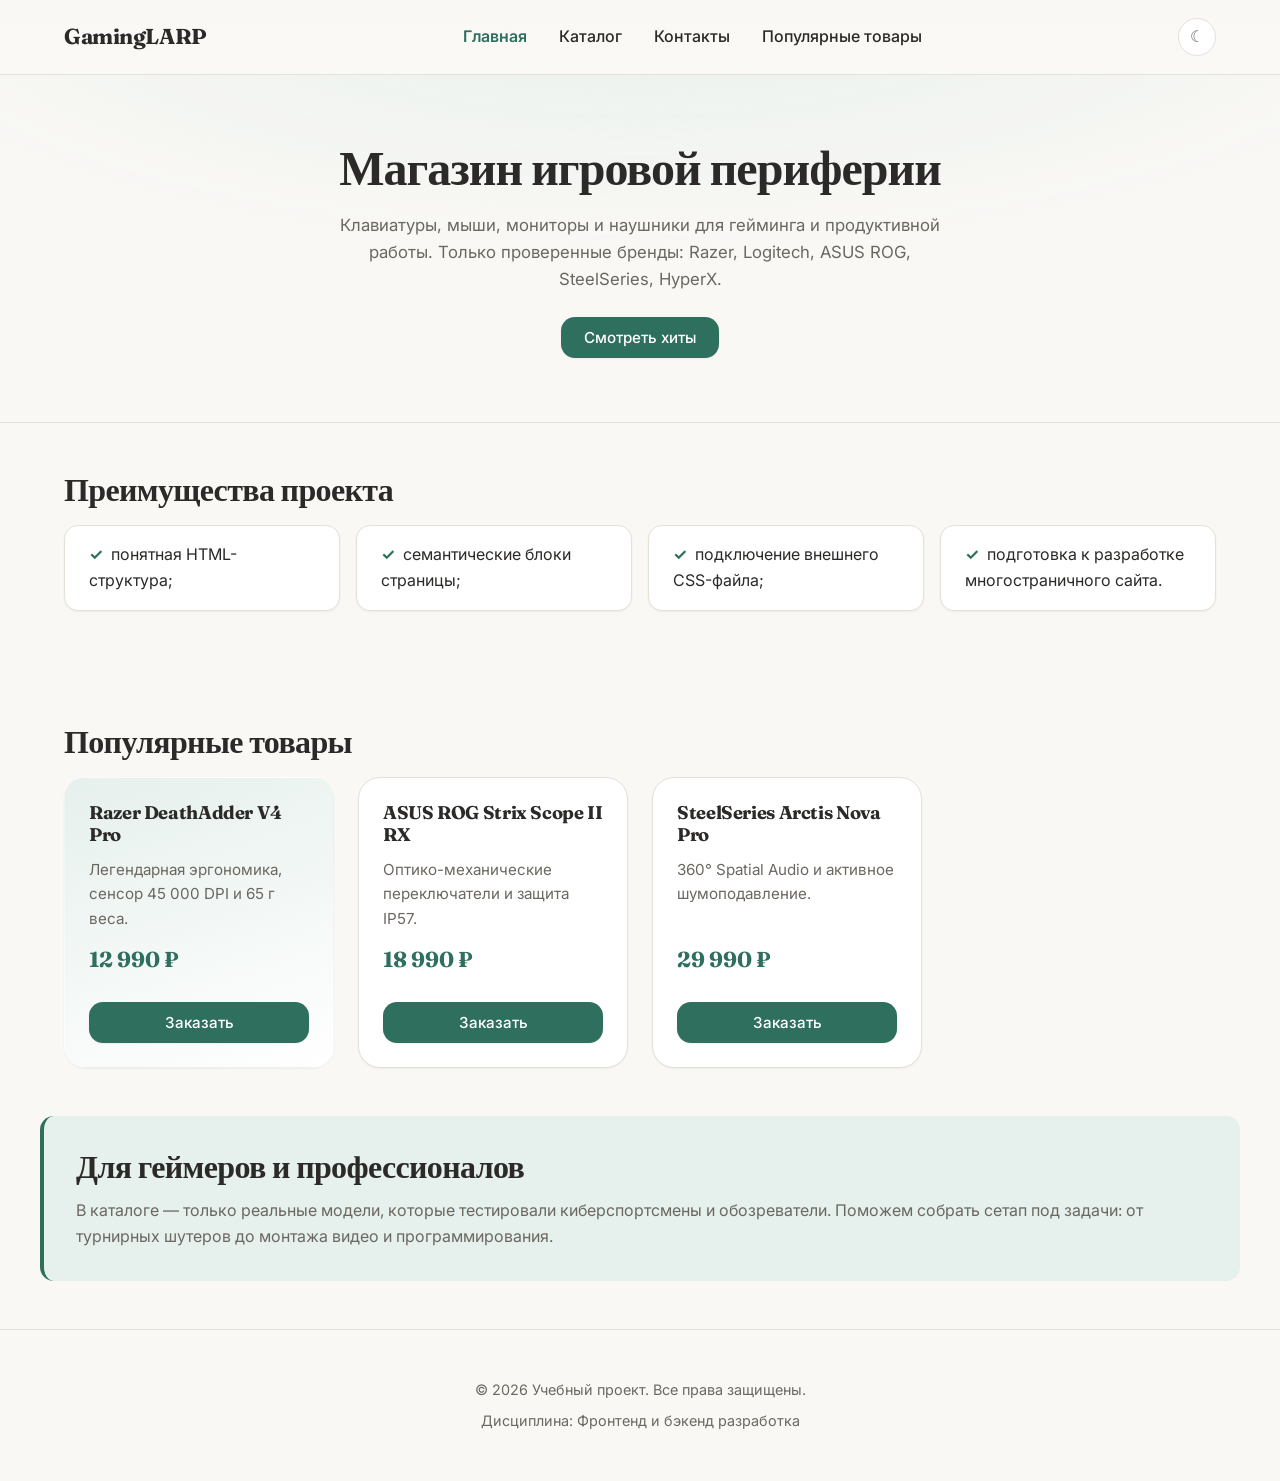
==== commit 3bedf068: "refactor: remove favorite-btn because not working properly" ====
--- a/index.html
+++ b/index.html
@@ -73,15 +73,7 @@
           </ul>
         </nav>
 
-        <div class="site-header__actions">
-          <a
-            class="favorites-link"
-            href="catalog.html#favorites"
-            aria-label="Избранные товары"
-          >
-            ♥ Избранное
-            <span class="favorites-link__count" data-favorites-count>0</span>
-          </a>
+     
 
           <button
             class="theme-toggle"
@@ -128,14 +120,7 @@
             class="product-card product-card--featured"
             data-product-id="mouse-razer-da"
           >
-            <button
-              class="favorite-btn"
-              type="button"
-              aria-label="Добавить в избранное"
-              data-favorite
-            >
-              ♥
-            </button>
+         
             <h3 class="product-card__title">Razer DeathAdder V4 Pro</h3>
             <p class="product-card__description">
               Легендарная эргономика, сенсор 45 000 DPI и 65 г веса.
@@ -152,14 +137,7 @@
 
           <!-- 2. ASUS ROG Strix Scope II RX -->
           <article class="product-card" data-product-id="keyboard-asus-rog">
-            <button
-              class="favorite-btn"
-              type="button"
-              aria-label="Добавить в избранное"
-              data-favorite
-            >
-              ♥
-            </button>
+         
             <h3 class="product-card__title">ASUS ROG Strix Scope II RX</h3>
             <p class="product-card__description">
               Оптико-механические переключатели и защита IP57.
@@ -176,14 +154,7 @@
 
           <!-- 3. SteelSeries Arctis Nova Pro -->
           <article class="product-card" data-product-id="headset-steelseries">
-            <button
-              class="favorite-btn"
-              type="button"
-              aria-label="Добавить в избранное"
-              data-favorite
-            >
-              ♥
-            </button>
+           
             <h3 class="product-card__title">SteelSeries Arctis Nova Pro</h3>
             <p class="product-card__description">
               360° Spatial Audio и активное шумоподавление.
--- a/css/style.css
+++ b/css/style.css
@@ -496,80 +496,6 @@
   border-color: transparent;
 }
 
-/* Кнопка «В избранное» */
-.favorite-btn {
-  position: absolute;
-  top: var(--space-3);
-  right: var(--space-3);
-  width: 36px;
-  height: 36px;
-  display: grid;
-  place-items: center;
-  background: var(--color-surface);
-  border: 1px solid var(--color-border);
-  border-radius: var(--radius-pill);
-  cursor: pointer;
-  font-size: 1rem;
-  line-height: 1;
-  color: var(--color-muted);
-  transition:
-    transform 0.15s ease,
-    background 0.2s ease,
-    color 0.2s ease,
-    border-color 0.2s ease;
-}
-.favorite-btn:hover {
-  transform: scale(1.08);
-  color: var(--color-danger);
-  border-color: var(--color-danger-soft);
-}
-.favorite-btn.is-active {
-  background: var(--color-danger-soft);
-  color: var(--color-danger);
-  border-color: transparent;
-}
-
-/* Счётчик избранного в шапке */
-.site-header__actions {
-  display: flex;
-  align-items: center;
-  gap: var(--space-2);
-}
-.favorites-link {
-  position: relative;
-  display: inline-flex;
-  align-items: center;
-  gap: var(--space-2);
-  padding: 8px 14px;
-  border-radius: var(--radius-pill);
-  background: var(--color-primary-soft);
-  color: var(--color-primary-dark);
-  font-weight: 600;
-  font-size: 0.9rem;
-  transition:
-    background 0.2s,
-    color 0.2s;
-}
-.favorites-link:hover {
-  background: var(--color-primary);
-  color: #fff;
-}
-.favorites-link__count {
-  display: inline-grid;
-  place-items: center;
-  min-width: 22px;
-  height: 22px;
-  padding: 0 6px;
-  border-radius: var(--radius-pill);
-  background: var(--color-primary);
-  color: #fff;
-  font-size: 0.75rem;
-}
-.favorites-link:hover .favorites-link__count {
-  background: #fff;
-  color: var(--color-primary-dark);
-}
-
 /* ---------- Информационный блок ---------- */
 .aside-info {
   max-width: var(--container);
